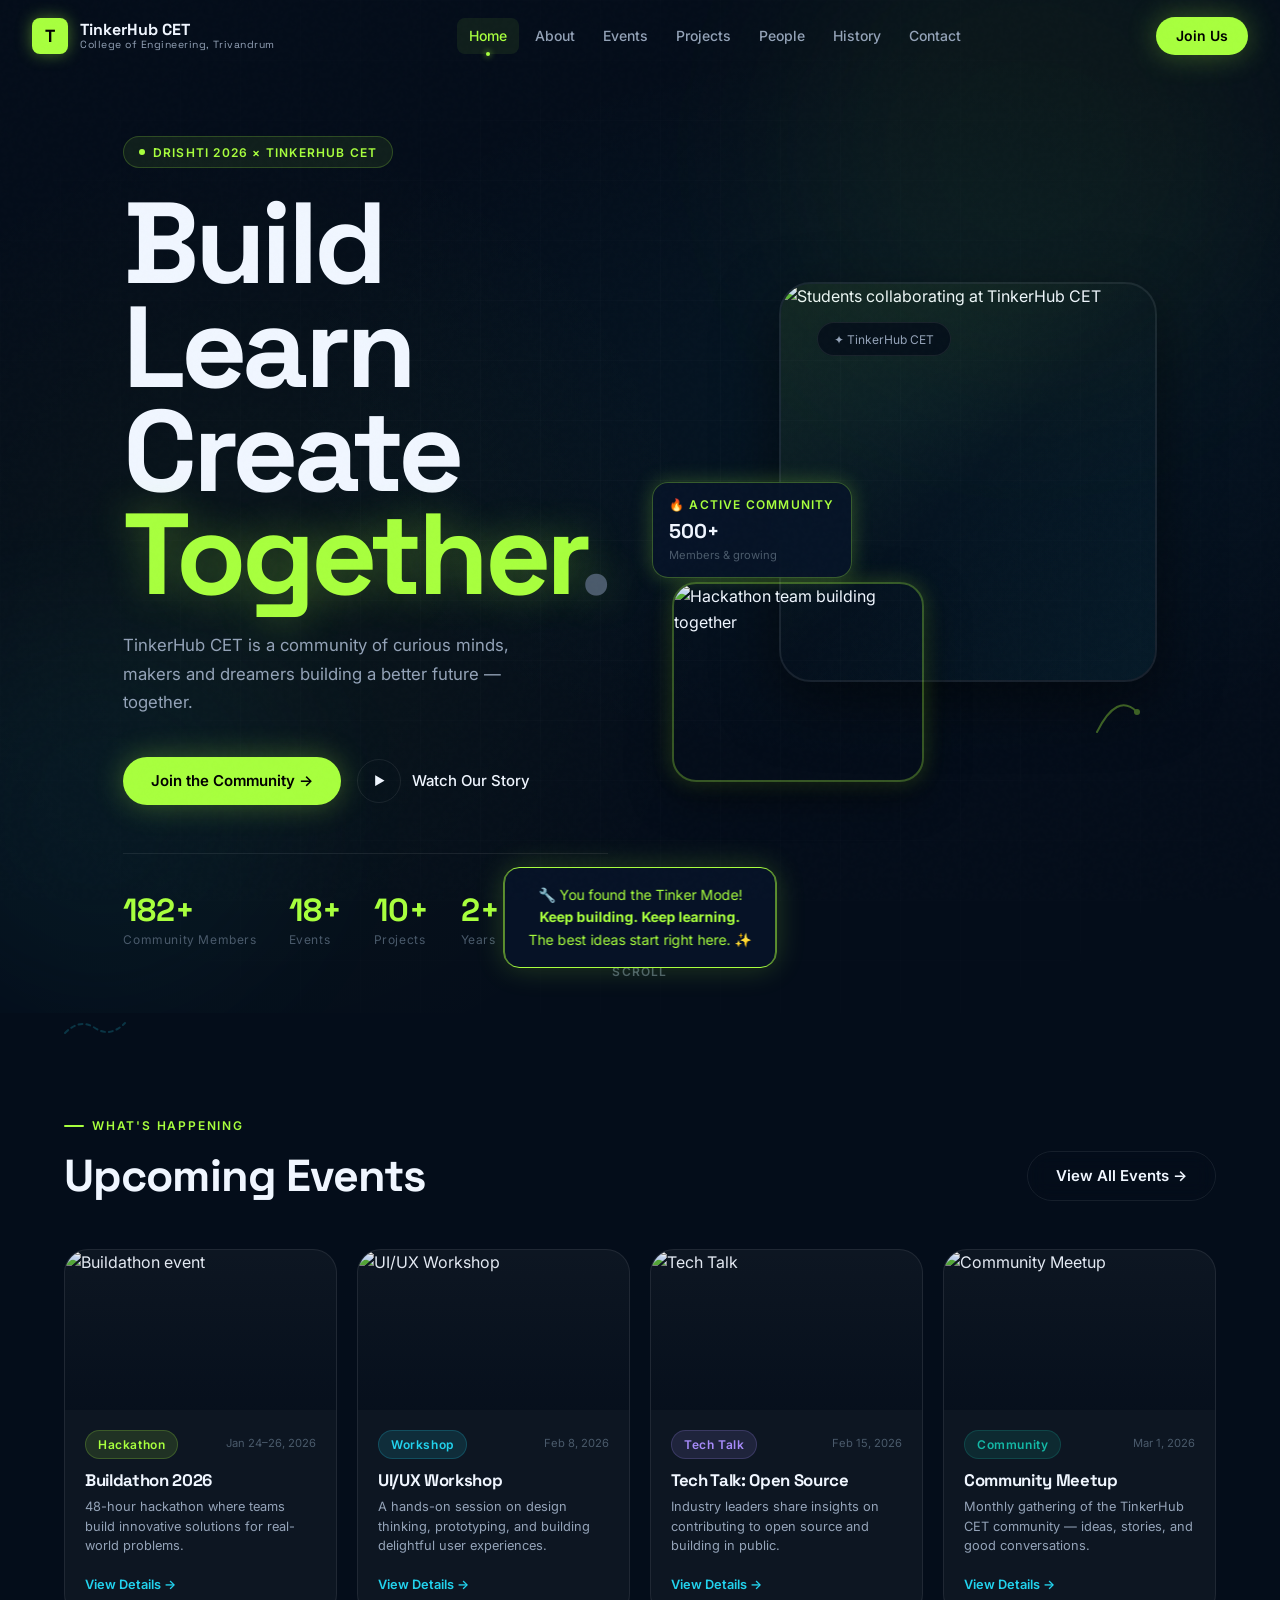
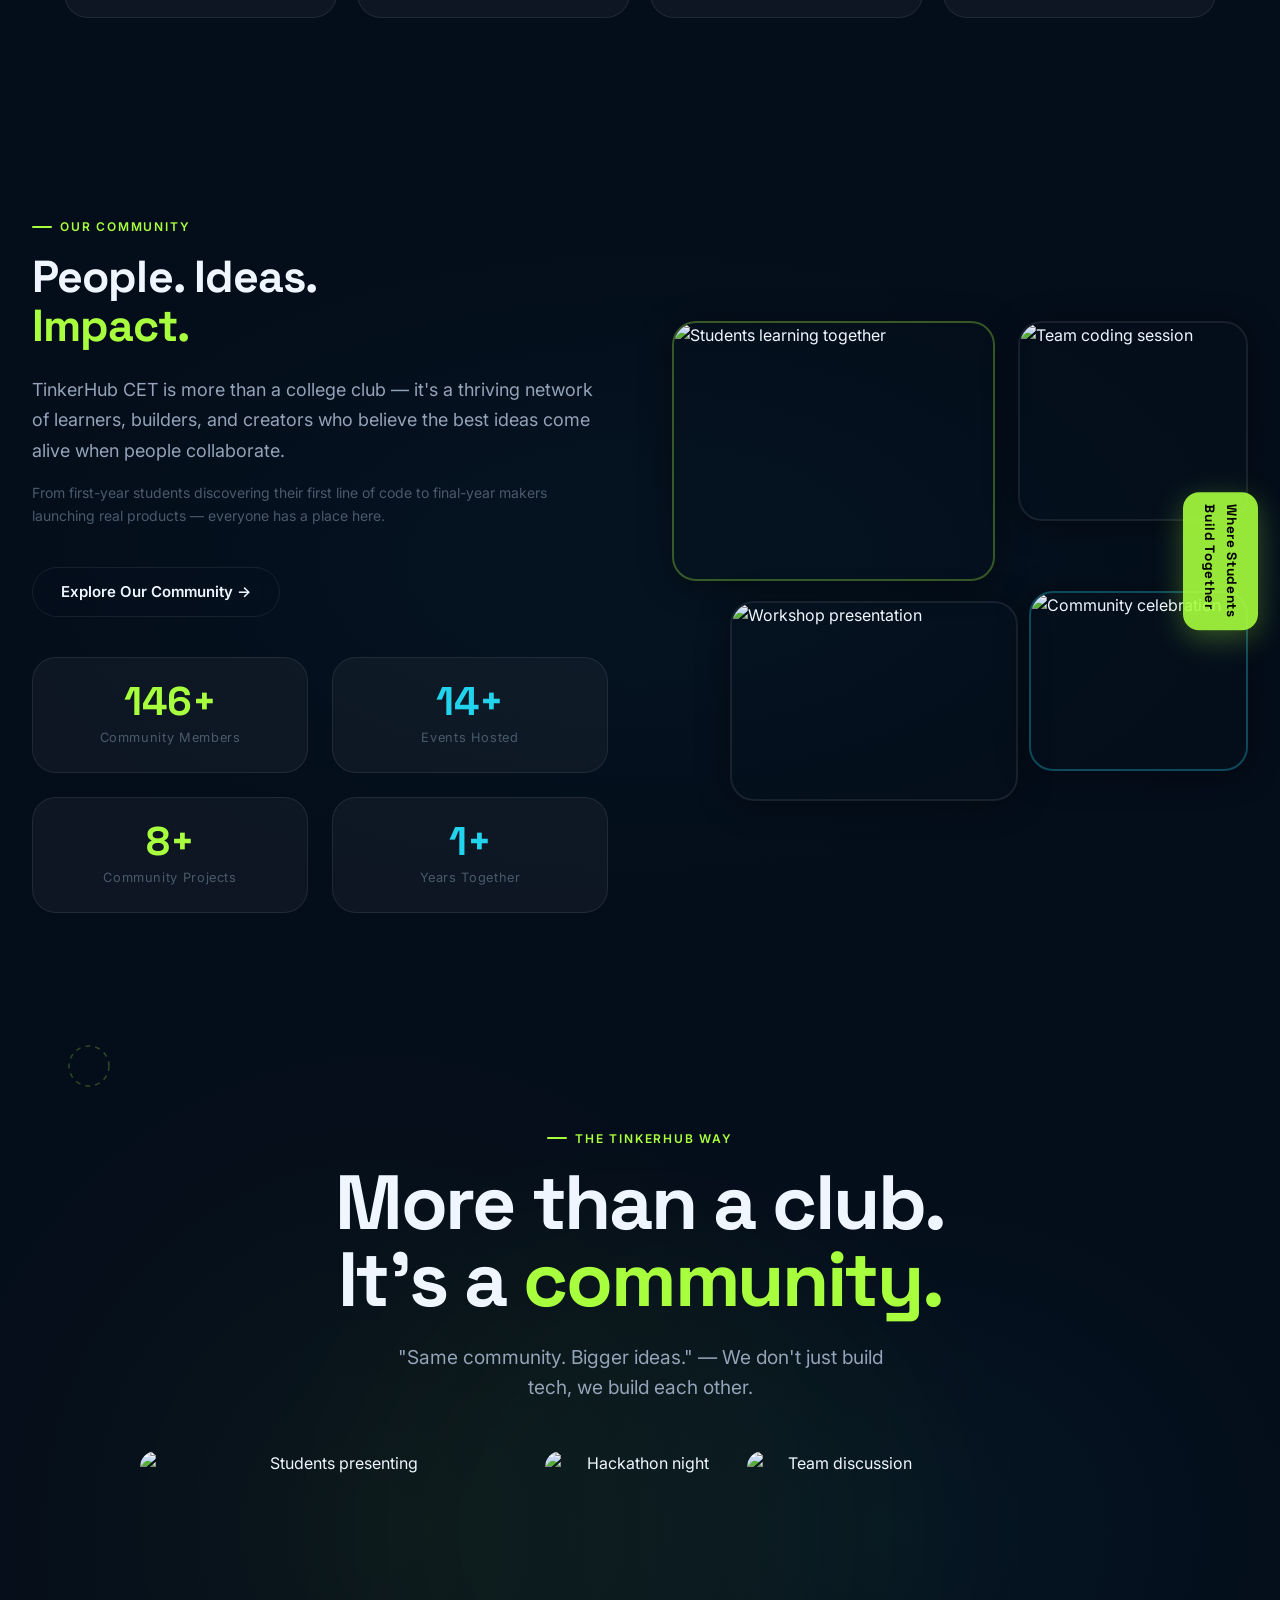
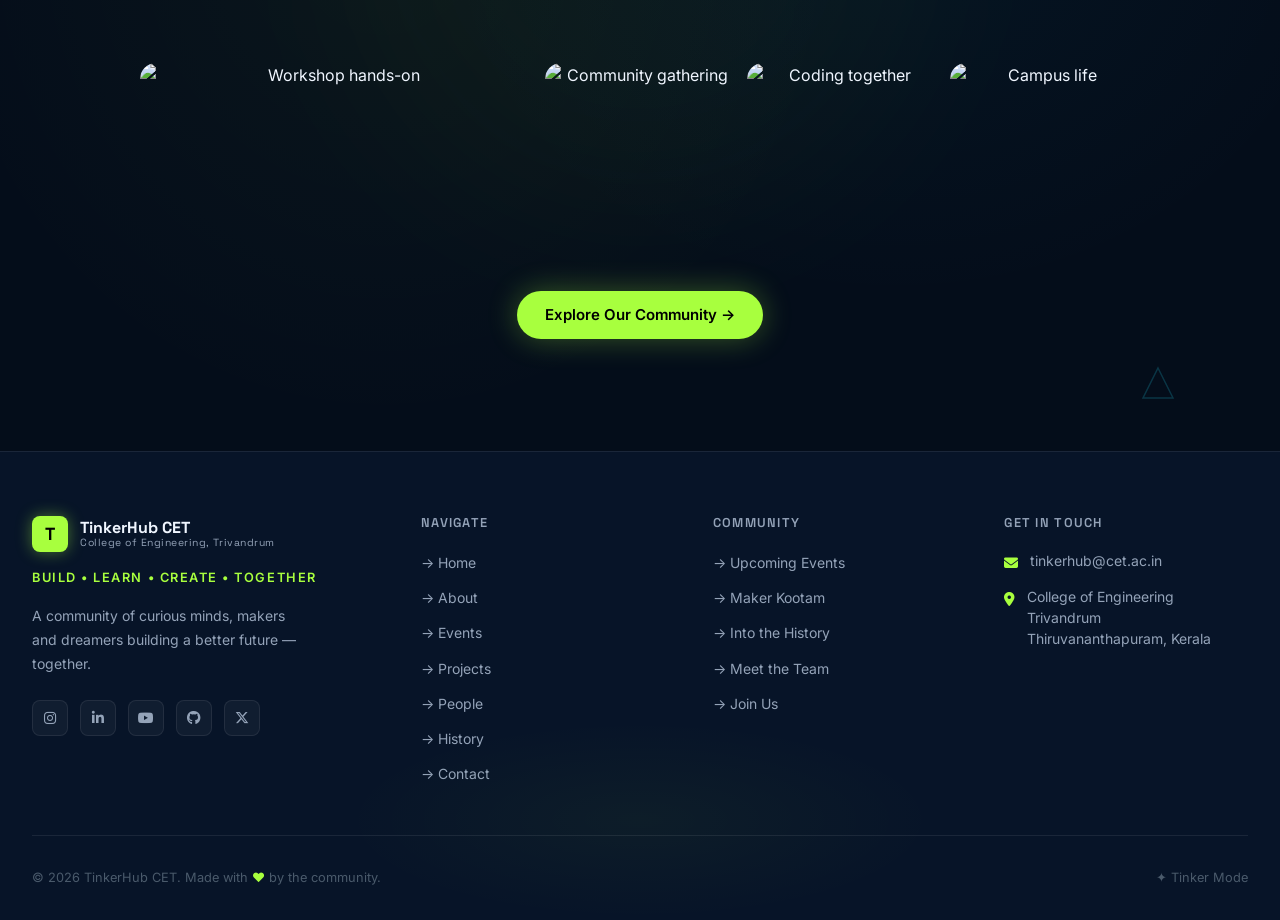
==== index.html @ 378d91c1 "feat: complete TinkerHub CET website redesign - Drishti 2026 - 7 fully built pages: Home, About, Eve" ====
<!DOCTYPE html>
<html lang="en">
<head>
  <meta charset="UTF-8" />
  <meta name="viewport" content="width=device-width, initial-scale=1.0" />
  <meta name="description" content="TinkerHub CET — A community of curious minds, makers and dreamers building a better future together." />
  <title>TinkerHub CET — Build · Learn · Create · Together</title>
  <link rel="stylesheet" href="css/base.css" />
  <link rel="stylesheet" href="css/nav.css" />
  <link rel="stylesheet" href="css/footer.css" />
  <link rel="stylesheet" href="css/home.css" />
  <!-- Icon library -->
  <link rel="stylesheet" href="https://cdnjs.cloudflare.com/ajax/libs/font-awesome/6.5.0/css/all.min.css" />
</head>
<body>

<!-- ╔═══════════════════════════════════╗
     ║           NAVBAR                 ║
     ╚═══════════════════════════════════╝ -->
<nav class="navbar" id="navbar">
  <div class="container">
    <a href="index.html" class="nav-logo">
      <div class="nav-logo-icon">T</div>
      <div class="nav-logo-text">
        TinkerHub CET
        <span>College of Engineering, Trivandrum</span>
      </div>
    </a>

    <ul class="nav-links">
      <li><a href="index.html"    class="active">Home</a></li>
      <li><a href="about.html">About</a></li>
      <li><a href="events.html">Events</a></li>
      <li><a href="projects.html">Projects</a></li>
      <li><a href="team.html">People</a></li>
      <li><a href="history.html">History</a></li>
      <li><a href="contact.html">Contact</a></li>
    </ul>

    <div class="nav-right">
      <a href="contact.html" class="btn btn-primary btn-sm">Join Us</a>
      <button class="hamburger" id="hamburger" aria-label="Open menu">
        <span></span><span></span><span></span>
      </button>
    </div>
  </div>
</nav>

<!-- Mobile Nav -->
<div class="mobile-nav" id="mobileNav">
  <a href="index.html"    class="active">Home</a>
  <a href="about.html">About</a>
  <a href="events.html">Events</a>
  <a href="projects.html">Projects</a>
  <a href="team.html">People</a>
  <a href="history.html">History</a>
  <a href="contact.html">Contact</a>
  <div class="mobile-nav-cta">
    <a href="contact.html" class="btn btn-primary">Join the Community →</a>
  </div>
</div>

<!-- ╔═══════════════════════════════════╗
     ║           HERO                   ║
     ╚═══════════════════════════════════╝ -->
<section class="hero">
  <div class="hero-bg-grid"></div>

  <!-- Gradient orbs -->
  <div class="gradient-orb orb-green"  style="width:500px;height:500px;top:-100px;right:0;opacity:0.6;"></div>
  <div class="gradient-orb orb-cyan"   style="width:400px;height:400px;bottom:0;left:-100px;opacity:0.5;"></div>

  <div class="container">
    <!-- LEFT -->
    <div class="hero-left">
      <div class="hero-label">
        <span class="hero-label-dot"></span>
        Drishti 2026 × TinkerHub CET
      </div>

      <h1 class="hero-heading reveal">
        <span class="line">Build</span>
        <span class="line">Learn</span>
        <span class="line">Create</span>
        <span class="line together">Together</span>
      </h1>

      <p class="hero-sub reveal reveal-delay-1">
        TinkerHub CET is a community of curious minds, makers and dreamers
        building a better future — together.
      </p>

      <div class="hero-cta reveal reveal-delay-2">
        <a href="contact.html" class="btn btn-primary">
          Join the Community →
        </a>
        <a href="about.html" class="btn-watch">
          <span class="watch-icon">▶</span>
          Watch Our Story
        </a>
      </div>

      <div class="hero-stats reveal reveal-delay-3">
        <div class="hero-stat-item">
          <div class="hero-stat-number"><span data-target="500" data-suffix="+">500+</span></div>
          <div class="hero-stat-label">Community Members</div>
        </div>
        <div class="hero-stat-item">
          <div class="hero-stat-number"><span data-target="50" data-suffix="+">50+</span></div>
          <div class="hero-stat-label">Events</div>
        </div>
        <div class="hero-stat-item">
          <div class="hero-stat-number"><span data-target="30" data-suffix="+">30+</span></div>
          <div class="hero-stat-label">Projects</div>
        </div>
        <div class="hero-stat-item">
          <div class="hero-stat-number"><span data-target="6" data-suffix="+">6+</span></div>
          <div class="hero-stat-label">Years</div>
        </div>
      </div>
    </div>

    <!-- RIGHT — Photo Collage -->
    <div class="hero-visual reveal-right">
      <div class="hero-photo-main">
        <!-- Main community photo placeholder -->
        <img src="https://images.unsplash.com/photo-1529390079861-591de354faf5?w=700&q=80" alt="Students collaborating at TinkerHub CET" />
        <div class="photo-overlay"></div>
      </div>

      <div class="hero-photo-secondary">
        <img src="https://images.unsplash.com/photo-1531482615713-2afd69097998?w=600&q=80" alt="Hackathon team building together" />
      </div>

      <!-- Floating card -->
      <div class="hero-float-card">
        <div class="label">🔥 Active Community</div>
        <div class="value">500+</div>
        <div class="sub">Members &amp; growing</div>
      </div>

      <!-- Doodle badges -->
      <div class="hero-badge-tinkerhub">✦ TinkerHub CET</div>

      <!-- SVG decorations -->
      <svg class="doodle doodle-float" style="bottom:60px;right:10px;width:60px;opacity:0.35;" viewBox="0 0 60 60" fill="none" xmlns="http://www.w3.org/2000/svg">
        <path d="M10 50 Q30 10 50 30" stroke="#A8FF3E" stroke-width="2" stroke-linecap="round" fill="none"/>
        <circle cx="50" cy="30" r="3" fill="#A8FF3E"/>
      </svg>
    </div>
  </div>

  <!-- Scroll hint -->
  <div class="hero-scroll">
    <div class="scroll-line"></div>
    <span class="label">Scroll</span>
  </div>
</section>

<!-- ╔═══════════════════════════════════╗
     ║       WHAT'S HAPPENING           ║
     ╚═══════════════════════════════════╝ -->
<section class="events-strip">
  <!-- Decorative scribble -->
  <svg class="doodle" style="top:0;left:60px;width:80px;opacity:0.2;" viewBox="0 0 80 30" fill="none">
    <path d="M5 20 Q20 5 35 15 Q50 25 65 10" stroke="#22D3EE" stroke-width="2" stroke-linecap="round" fill="none" stroke-dasharray="4 4"/>
  </svg>

  <div class="container">
    <div class="section-header">
      <div>
        <div class="section-label">What's Happening</div>
        <h2 class="display-md reveal">Upcoming Events</h2>
      </div>
      <a href="events.html" class="btn btn-secondary reveal">View All Events →</a>
    </div>

    <div class="event-cards-row">

      <!-- Card 1 -->
      <div class="event-card-home reveal reveal-delay-1">
        <div class="event-img">
          <img src="https://images.unsplash.com/photo-1540575467063-178a50c2df87?w=500&q=80" alt="Buildathon event" />
          <div class="event-img-overlay"></div>
        </div>
        <div class="event-card-body">
          <div class="event-card-meta">
            <span class="badge badge-green">Hackathon</span>
            <span class="event-date">Jan 24–26, 2026</span>
          </div>
          <h3 class="event-card-title">Buildathon 2026</h3>
          <p class="event-card-desc">48-hour hackathon where teams build innovative solutions for real-world problems.</p>
          <a href="events.html" class="event-card-link">View Details →</a>
        </div>
      </div>

      <!-- Card 2 -->
      <div class="event-card-home reveal reveal-delay-2">
        <div class="event-img">
          <img src="https://images.unsplash.com/photo-1581291518857-4e27b48ff24e?w=500&q=80" alt="UI/UX Workshop" />
          <div class="event-img-overlay"></div>
        </div>
        <div class="event-card-body">
          <div class="event-card-meta">
            <span class="badge badge-cyan">Workshop</span>
            <span class="event-date">Feb 8, 2026</span>
          </div>
          <h3 class="event-card-title">UI/UX Workshop</h3>
          <p class="event-card-desc">A hands-on session on design thinking, prototyping, and building delightful user experiences.</p>
          <a href="events.html" class="event-card-link">View Details →</a>
        </div>
      </div>

      <!-- Card 3 -->
      <div class="event-card-home reveal reveal-delay-3">
        <div class="event-img">
          <img src="https://images.unsplash.com/photo-1591115765373-5207764f72e7?w=500&q=80" alt="Tech Talk" />
          <div class="event-img-overlay"></div>
        </div>
        <div class="event-card-body">
          <div class="event-card-meta">
            <span class="badge badge-purple">Tech Talk</span>
            <span class="event-date">Feb 15, 2026</span>
          </div>
          <h3 class="event-card-title">Tech Talk: Open Source</h3>
          <p class="event-card-desc">Industry leaders share insights on contributing to open source and building in public.</p>
          <a href="events.html" class="event-card-link">View Details →</a>
        </div>
      </div>

      <!-- Card 4 -->
      <div class="event-card-home reveal reveal-delay-4">
        <div class="event-img">
          <img src="https://images.unsplash.com/photo-1515187029135-18ee286d815b?w=500&q=80" alt="Community Meetup" />
          <div class="event-img-overlay"></div>
        </div>
        <div class="event-card-body">
          <div class="event-card-meta">
            <span class="badge badge-teal">Community</span>
            <span class="event-date">Mar 1, 2026</span>
          </div>
          <h3 class="event-card-title">Community Meetup</h3>
          <p class="event-card-desc">Monthly gathering of the TinkerHub CET community — ideas, stories, and good conversations.</p>
          <a href="events.html" class="event-card-link">View Details →</a>
        </div>
      </div>

    </div>
  </div>
</section>

<!-- ╔═══════════════════════════════════╗
     ║        OUR COMMUNITY             ║
     ╚═══════════════════════════════════╝ -->
<section class="community-section">
  <div class="community-inner">

    <!-- LEFT — Text + Stats -->
    <div class="reveal-left">
      <div class="section-label">Our Community</div>
      <h2 class="display-md" style="margin-bottom:1.5rem;">
        People. Ideas.<br/><span class="highlight">Impact.</span>
      </h2>
      <p class="body-lg" style="color:var(--text-secondary);margin-bottom:1rem;">
        TinkerHub CET is more than a college club — it's a thriving network of learners,
        builders, and creators who believe the best ideas come alive when people collaborate.
      </p>
      <p style="color:var(--text-muted);font-size:0.875rem;margin-bottom:2.5rem;">
        From first-year students discovering their first line of code to final-year makers
        launching real products — everyone has a place here.
      </p>
      <a href="about.html" class="btn btn-secondary">Explore Our Community →</a>

      <div class="community-stats">
        <div class="stat-card">
          <div class="stat-number green">
            <span data-target="500" data-suffix="+">500+</span>
          </div>
          <div class="stat-label">Community Members</div>
        </div>
        <div class="stat-card">
          <div class="stat-number cyan">
            <span data-target="50" data-suffix="+">50+</span>
          </div>
          <div class="stat-label">Events Hosted</div>
        </div>
        <div class="stat-card">
          <div class="stat-number green">
            <span data-target="30" data-suffix="+">30+</span>
          </div>
          <div class="stat-label">Community Projects</div>
        </div>
        <div class="stat-card">
          <div class="stat-number cyan">
            <span data-target="6" data-suffix="+">6+</span>
          </div>
          <div class="stat-label">Years Together</div>
        </div>
      </div>
    </div>

    <!-- RIGHT — Photo Collage -->
    <div class="community-visual reveal-right">
      <div class="collage-photo collage-photo-1">
        <img src="https://images.unsplash.com/photo-1522202176988-66273c2fd55f?w=600&q=80" alt="Students learning together" />
      </div>
      <div class="collage-photo collage-photo-2">
        <img src="https://images.unsplash.com/photo-1519389950473-47ba0277781c?w=400&q=80" alt="Team coding session" />
      </div>
      <div class="collage-photo collage-photo-3">
        <img src="https://images.unsplash.com/photo-1517245386807-bb43f82c33c4?w=500&q=80" alt="Workshop presentation" />
      </div>
      <div class="collage-photo collage-photo-4">
        <img src="https://images.unsplash.com/photo-1552664730-d307ca884978?w=400&q=80" alt="Community celebration" />
      </div>
      <div class="collage-quote">
        Where Students<br/>Build Together
      </div>
    </div>

  </div>
</section>

<!-- ╔═══════════════════════════════════╗
     ║       MORE THAN A CLUB           ║
     ╚═══════════════════════════════════╝ -->
<section class="more-than-club">
  <div class="gradient-orb orb-green"  style="width:600px;height:600px;top:50%;left:50%;transform:translate(-50%,-50%);opacity:0.4;"></div>

  <!-- Doodles -->
  <svg class="doodle" style="top:2rem;left:5%;width:50px;opacity:0.25;" viewBox="0 0 50 50">
    <circle cx="25" cy="25" r="20" fill="none" stroke="#A8FF3E" stroke-width="1.5" stroke-dasharray="5 5"/>
  </svg>
  <svg class="doodle doodle-float" style="bottom:3rem;right:8%;width:40px;opacity:0.2;" viewBox="0 0 40 40">
    <polygon points="20,5 35,35 5,35" fill="none" stroke="#22D3EE" stroke-width="1.5"/>
  </svg>

  <div class="container" style="position:relative;z-index:1;">
    <p class="section-label" style="justify-content:center;margin-bottom:1rem;">The TinkerHub Way</p>
    <h2 class="more-heading reveal">
      More than a club.<br/>
      It's a <span class="highlight">community.</span>
    </h2>
    <p class="more-sub reveal reveal-delay-1">
      "Same community. Bigger ideas." — We don't just build tech, we build each other.
    </p>

    <!-- Photo grid -->
    <div class="club-photos reveal reveal-delay-2">
      <div class="club-photo">
        <img src="https://images.unsplash.com/photo-1523580494863-6f3031224c94?w=500&q=80" alt="Students presenting" />
      </div>
      <div class="club-photo">
        <img src="https://images.unsplash.com/photo-1558403194-611308249627?w=500&q=80" alt="Hackathon night" />
      </div>
      <div class="club-photo">
        <img src="https://images.unsplash.com/photo-1531482615713-2afd69097998?w=500&q=80" alt="Team discussion" />
      </div>
      <div class="club-photo">
        <img src="https://images.unsplash.com/photo-1528901166007-3784c7dd3653?w=500&q=80" alt="Workshop hands-on" />
      </div>
      <div class="club-photo">
        <img src="https://images.unsplash.com/photo-1515187029135-18ee286d815b?w=500&q=80" alt="Community gathering" />
      </div>
      <div class="club-photo">
        <img src="https://images.unsplash.com/photo-1600880292203-757bb62b4baf?w=500&q=80" alt="Coding together" />
      </div>
      <div class="club-photo">
        <img src="https://images.unsplash.com/photo-1543269865-cbf427effbad?w=500&q=80" alt="Campus life" />
      </div>
    </div>

    <a href="about.html" class="btn btn-primary reveal" style="margin-top:0;">
      Explore Our Community →
    </a>
  </div>
</section>

<!-- ╔═══════════════════════════════════╗
     ║           FOOTER                 ║
     ╚═══════════════════════════════════╝ -->
<footer class="footer">
  <div class="footer-inner">
    <div class="footer-top">

      <!-- Brand -->
      <div class="footer-brand">
        <a href="index.html" class="nav-logo">
          <div class="nav-logo-icon">T</div>
          <div class="nav-logo-text">
            TinkerHub CET
            <span>College of Engineering, Trivandrum</span>
          </div>
        </a>
        <div class="footer-tagline">Build • Learn • Create • Together</div>
        <p class="footer-desc">
          A community of curious minds, makers and dreamers building
          a better future — together.
        </p>
        <div class="footer-socials">
          <a href="#" class="social-icon" aria-label="Instagram"><i class="fab fa-instagram"></i></a>
          <a href="#" class="social-icon" aria-label="LinkedIn"><i class="fab fa-linkedin-in"></i></a>
          <a href="#" class="social-icon" aria-label="YouTube"><i class="fab fa-youtube"></i></a>
          <a href="#" class="social-icon" aria-label="GitHub"><i class="fab fa-github"></i></a>
          <a href="#" class="social-icon" aria-label="Twitter/X"><i class="fab fa-x-twitter"></i></a>
        </div>
      </div>

      <!-- Nav col -->
      <div class="footer-col">
        <h4>Navigate</h4>
        <ul>
          <li><a href="index.html">→ Home</a></li>
          <li><a href="about.html">→ About</a></li>
          <li><a href="events.html">→ Events</a></li>
          <li><a href="projects.html">→ Projects</a></li>
          <li><a href="team.html">→ People</a></li>
          <li><a href="history.html">→ History</a></li>
          <li><a href="contact.html">→ Contact</a></li>
        </ul>
      </div>

      <!-- Community col -->
      <div class="footer-col">
        <h4>Community</h4>
        <ul>
          <li><a href="events.html">→ Upcoming Events</a></li>
          <li><a href="projects.html">→ Maker Kootam</a></li>
          <li><a href="history.html">→ Into the History</a></li>
          <li><a href="team.html">→ Meet the Team</a></li>
          <li><a href="contact.html">→ Join Us</a></li>
        </ul>
      </div>

      <!-- Contact col -->
      <div class="footer-col">
        <h4>Get in Touch</h4>
        <div class="footer-contact-item">
          <span class="footer-contact-icon"><i class="fas fa-envelope"></i></span>
          <a href="mailto:tinkerhub@cet.ac.in">tinkerhub@cet.ac.in</a>
        </div>
        <div class="footer-contact-item">
          <span class="footer-contact-icon"><i class="fas fa-map-marker-alt"></i></span>
          <p>College of Engineering Trivandrum<br/>Thiruvananthapuram, Kerala</p>
        </div>
      </div>

    </div>

    <div class="footer-bottom">
      <p>© 2026 TinkerHub CET. Made with <span>♥</span> by the community.</p>
      <p id="easterEgg" class="footer-easter" title="Click for a surprise ✨">✦ Tinker Mode</p>
    </div>
  </div>
</footer>

<!-- Easter egg toast -->
<div class="easter-toast" id="easterToast">
  🔧 You found the Tinker Mode!<br/>
  <strong>Keep building. Keep learning.</strong><br/>
  The best ideas start right here. ✨
</div>

<script src="js/main.js"></script>
</body>
</html>
---- css/base.css ----
@import url('https://fonts.googleapis.com/css2?family=Space+Grotesk:wght@300;400;500;600;700&family=Inter:wght@300;400;500;600;700&display=swap');

/* ============================================================
   CSS CUSTOM PROPERTIES — DESIGN TOKENS
   ============================================================ */
:root {
  /* Backgrounds */
  --bg-primary:   #040D1A;
  --bg-secondary: #071428;
  --bg-tertiary:  #0A1A35;
  --bg-card:      rgba(255, 255, 255, 0.04);
  --bg-card-hover:rgba(255, 255, 255, 0.08);
  --bg-glass:     rgba(7, 20, 40, 0.6);

  /* Accents */
  --accent-green:  #A8FF3E;
  --accent-cyan:   #22D3EE;
  --accent-blue:   #3B82F6;
  --accent-purple: #A78BFA;
  --accent-teal:   #14B8A6;

  /* Text */
  --text-primary:   #F0F6FF;
  --text-secondary: #94A3B8;
  --text-muted:     #4A5A6B;

  /* Borders */
  --border:         rgba(255, 255, 255, 0.08);
  --border-accent:  rgba(168, 255, 62, 0.3);
  --border-cyan:    rgba(34, 211, 238, 0.3);

  /* Shadows */
  --glow-green:  0 0 20px rgba(168, 255, 62,  0.25);
  --glow-cyan:   0 0 20px rgba(34,  211, 238, 0.25);
  --glow-blue:   0 0 20px rgba(59,  130, 246, 0.25);
  --shadow-card: 0 4px 32px rgba(0, 0, 0, 0.4);

  /* Fonts */
  --font-heading: 'Space Grotesk', sans-serif;
  --font-body:    'Inter', sans-serif;

  /* Spacing */
  --section-padding: 6rem 2rem;
  --max-width: 1280px;
  --nav-height: 72px;

  /* Radius */
  --radius-sm:  8px;
  --radius-md:  16px;
  --radius-lg:  24px;
  --radius-xl:  32px;

  /* Transitions */
  --transition: all 0.3s cubic-bezier(0.4, 0, 0.2, 1);
  --transition-slow: all 0.6s cubic-bezier(0.4, 0, 0.2, 1);
}

/* ============================================================
   RESET & BASE
   ============================================================ */
*, *::before, *::after {
  box-sizing: border-box;
  margin: 0;
  padding: 0;
}

html {
  scroll-behavior: smooth;
  font-size: 16px;
}

body {
  background-color: var(--bg-primary);
  color: var(--text-primary);
  font-family: var(--font-body);
  line-height: 1.6;
  overflow-x: hidden;
  -webkit-font-smoothing: antialiased;
  -moz-osx-font-smoothing: grayscale;
}

/* Subtle noise texture overlay */
body::before {
  content: '';
  position: fixed;
  inset: 0;
  background-image: url("data:image/svg+xml,%3Csvg viewBox='0 0 200 200' xmlns='http://www.w3.org/2000/svg'%3E%3Cfilter id='noise'%3E%3CfeTurbulence type='fractalNoise' baseFrequency='0.9' numOctaves='4' stitchTiles='stitch'/%3E%3C/filter%3E%3Crect width='100%25' height='100%25' filter='url(%23noise)' opacity='0.03'/%3E%3C/svg%3E");
  pointer-events: none;
  z-index: 9999;
  opacity: 0.4;
}

img, video { display: block; max-width: 100%; }
a { text-decoration: none; color: inherit; }
ul, ol { list-style: none; }
button { border: none; cursor: pointer; font-family: inherit; }
input, textarea, select { font-family: inherit; }

/* ============================================================
   TYPOGRAPHY
   ============================================================ */
h1, h2, h3, h4, h5, h6 {
  font-family: var(--font-heading);
  font-weight: 700;
  line-height: 1.1;
  letter-spacing: -0.02em;
}

.display-xl {
  font-size: clamp(3.5rem, 8vw, 7rem);
  font-weight: 700;
  line-height: 0.95;
  letter-spacing: -0.03em;
}

.display-lg {
  font-size: clamp(2.5rem, 5vw, 4.5rem);
  font-weight: 700;
  line-height: 1;
  letter-spacing: -0.025em;
}

.display-md {
  font-size: clamp(1.8rem, 3.5vw, 3rem);
  font-weight: 700;
  letter-spacing: -0.02em;
}

.heading-lg {
  font-size: clamp(1.4rem, 2.5vw, 2rem);
  font-weight: 600;
}

.heading-md {
  font-size: clamp(1.1rem, 2vw, 1.4rem);
  font-weight: 600;
}

.body-lg  { font-size: 1.125rem; line-height: 1.7; }
.body-md  { font-size: 1rem;     line-height: 1.7; }
.body-sm  { font-size: 0.875rem; line-height: 1.6; }
.label    { font-size: 0.75rem;  letter-spacing: 0.1em; text-transform: uppercase; font-weight: 600; }

/* Accent highlight */
.highlight {
  color: var(--accent-green);
}
.highlight-cyan   { color: var(--accent-cyan);   }
.highlight-purple { color: var(--accent-purple);  }

/* ============================================================
   LAYOUT UTILITIES
   ============================================================ */
.container {
  max-width: var(--max-width);
  margin-inline: auto;
  padding-inline: 2rem;
}

.section {
  padding: var(--section-padding);
}

.section-header {
  margin-bottom: 4rem;
}

.section-label {
  display: inline-flex;
  align-items: center;
  gap: 0.5rem;
  color: var(--accent-green);
  font-size: 0.75rem;
  letter-spacing: 0.15em;
  text-transform: uppercase;
  font-weight: 600;
  margin-bottom: 1rem;
}

.section-label::before {
  content: '';
  width: 20px;
  height: 2px;
  background: var(--accent-green);
  border-radius: 2px;
}

.flex       { display: flex; }
.flex-col   { flex-direction: column; }
.items-center { align-items: center; }
.justify-between { justify-content: space-between; }
.gap-1 { gap: 0.5rem; }
.gap-2 { gap: 1rem; }
.gap-3 { gap: 1.5rem; }
.gap-4 { gap: 2rem; }

.grid-2 { display: grid; grid-template-columns: 1fr 1fr; gap: 1.5rem; }
.grid-3 { display: grid; grid-template-columns: repeat(3, 1fr); gap: 1.5rem; }
.grid-4 { display: grid; grid-template-columns: repeat(4, 1fr); gap: 1.5rem; }

.text-center { text-align: center; }

/* ============================================================
   BUTTONS
   ============================================================ */
.btn {
  display: inline-flex;
  align-items: center;
  gap: 0.5rem;
  padding: 0.75rem 1.75rem;
  border-radius: 100px;
  font-size: 0.9375rem;
  font-weight: 600;
  transition: var(--transition);
  white-space: nowrap;
  cursor: pointer;
}

.btn-primary {
  background: var(--accent-green);
  color: #000;
  box-shadow: 0 0 30px rgba(168, 255, 62, 0.3);
}
.btn-primary:hover {
  background: #c4ff6b;
  box-shadow: 0 0 40px rgba(168, 255, 62, 0.5);
  transform: translateY(-2px);
}

.btn-secondary {
  background: transparent;
  color: var(--text-primary);
  border: 1px solid var(--border);
  backdrop-filter: blur(10px);
}
.btn-secondary:hover {
  border-color: var(--accent-green);
  color: var(--accent-green);
  transform: translateY(-2px);
}

.btn-ghost {
  background: transparent;
  color: var(--accent-cyan);
  padding: 0.5rem 0;
  border-radius: 0;
  position: relative;
}
.btn-ghost::after {
  content: '';
  position: absolute;
  bottom: 0;
  left: 0;
  width: 0;
  height: 1px;
  background: var(--accent-cyan);
  transition: var(--transition);
}
.btn-ghost:hover::after { width: 100%; }

.btn-sm {
  padding: 0.5rem 1.25rem;
  font-size: 0.875rem;
}

/* ============================================================
   CARDS
   ============================================================ */
.card {
  background: var(--bg-card);
  border: 1px solid var(--border);
  border-radius: var(--radius-lg);
  padding: 1.5rem;
  transition: var(--transition);
  backdrop-filter: blur(12px);
}
.card:hover {
  background: var(--bg-card-hover);
  border-color: var(--border-accent);
  box-shadow: var(--glow-green), var(--shadow-card);
  transform: translateY(-4px);
}

/* ============================================================
   BADGES / CHIPS
   ============================================================ */
.badge {
  display: inline-flex;
  align-items: center;
  padding: 0.25rem 0.75rem;
  border-radius: 100px;
  font-size: 0.75rem;
  font-weight: 600;
  letter-spacing: 0.05em;
}
.badge-green  { background: rgba(168, 255, 62,  0.12); color: var(--accent-green);  border: 1px solid rgba(168, 255, 62,  0.2); }
.badge-cyan   { background: rgba(34,  211, 238, 0.12); color: var(--accent-cyan);   border: 1px solid rgba(34,  211, 238, 0.2); }
.badge-blue   { background: rgba(59,  130, 246, 0.12); color: var(--accent-blue);   border: 1px solid rgba(59,  130, 246, 0.2); }
.badge-purple { background: rgba(167, 139, 250, 0.12); color: var(--accent-purple); border: 1px solid rgba(167, 139, 250, 0.2); }
.badge-teal   { background: rgba(20,  184, 166, 0.12); color: var(--accent-teal);   border: 1px solid rgba(20,  184, 166, 0.2); }

/* ============================================================
   DIVIDERS
   ============================================================ */
.divider {
  width: 100%;
  height: 1px;
  background: linear-gradient(90deg, transparent, var(--border), transparent);
  margin: 4rem 0;
}

/* ============================================================
   SCROLL REVEAL ANIMATIONS
   ============================================================ */
.reveal {
  opacity: 0;
  transform: translateY(30px);
  transition: opacity 0.7s ease, transform 0.7s ease;
}
.reveal.visible {
  opacity: 1;
  transform: translateY(0);
}
.reveal-left {
  opacity: 0;
  transform: translateX(-40px);
  transition: opacity 0.7s ease, transform 0.7s ease;
}
.reveal-left.visible {
  opacity: 1;
  transform: translateX(0);
}
.reveal-right {
  opacity: 0;
  transform: translateX(40px);
  transition: opacity 0.7s ease, transform 0.7s ease;
}
.reveal-right.visible {
  opacity: 1;
  transform: translateX(0);
}
.reveal-delay-1 { transition-delay: 0.1s; }
.reveal-delay-2 { transition-delay: 0.2s; }
.reveal-delay-3 { transition-delay: 0.3s; }
.reveal-delay-4 { transition-delay: 0.4s; }
.reveal-delay-5 { transition-delay: 0.5s; }

/* ============================================================
   GRADIENT BACKGROUNDS
   ============================================================ */
.gradient-orb {
  position: absolute;
  border-radius: 50%;
  filter: blur(80px);
  pointer-events: none;
  z-index: 0;
}
.orb-green  { background: rgba(168, 255, 62,  0.08); }
.orb-cyan   { background: rgba(34,  211, 238, 0.08); }
.orb-blue   { background: rgba(59,  130, 246, 0.08); }
.orb-purple { background: rgba(167, 139, 250, 0.08); }

/* ============================================================
   DOODLES / DECORATIVE SVGs
   ============================================================ */
.doodle {
  position: absolute;
  pointer-events: none;
  opacity: 0.4;
}
.doodle-float {
  animation: float 6s ease-in-out infinite;
}
@keyframes float {
  0%, 100% { transform: translateY(0) rotate(0deg); }
  50%       { transform: translateY(-12px) rotate(3deg); }
}
@keyframes float-reverse {
  0%, 100% { transform: translateY(0) rotate(0deg); }
  50%       { transform: translateY(10px) rotate(-3deg); }
}
@keyframes spin-slow {
  from { transform: rotate(0deg); }
  to   { transform: rotate(360deg); }
}
@keyframes pulse-glow {
  0%, 100% { box-shadow: 0 0 10px rgba(168, 255, 62, 0.3); }
  50%       { box-shadow: 0 0 30px rgba(168, 255, 62, 0.6); }
}
@keyframes blink {
  0%, 100% { opacity: 1; }
  50%       { opacity: 0.3; }
}
@keyframes slide-in-left {
  from { opacity: 0; transform: translateX(-60px); }
  to   { opacity: 1; transform: translateX(0); }
}
@keyframes count-up { from { opacity: 0; } to { opacity: 1; } }

/* ============================================================
   SCROLLBAR
   ============================================================ */
::-webkit-scrollbar { width: 6px; }
::-webkit-scrollbar-track { background: var(--bg-primary); }
::-webkit-scrollbar-thumb { background: var(--border); border-radius: 3px; }
::-webkit-scrollbar-thumb:hover { background: var(--accent-green); }

/* ============================================================
   SELECTION
   ============================================================ */
::selection { background: rgba(168, 255, 62, 0.2); color: var(--accent-green); }

/* ============================================================
   RESPONSIVE BREAKPOINTS
   ============================================================ */
@media (max-width: 1024px) {
  .grid-4 { grid-template-columns: repeat(2, 1fr); }
  .grid-3 { grid-template-columns: repeat(2, 1fr); }
}
@media (max-width: 768px) {
  :root { --section-padding: 4rem 1.25rem; }
  .grid-4, .grid-3, .grid-2 { grid-template-columns: 1fr; }
  .container { padding-inline: 1.25rem; }
}
---- css/nav.css ----
/* ============================================================
   NAVBAR
   ============================================================ */
.navbar {
  position: fixed;
  top: 0;
  left: 0;
  right: 0;
  z-index: 1000;
  height: var(--nav-height);
  display: flex;
  align-items: center;
  transition: var(--transition);
}

.navbar.scrolled {
  background: rgba(4, 13, 26, 0.85);
  backdrop-filter: blur(20px);
  -webkit-backdrop-filter: blur(20px);
  border-bottom: 1px solid var(--border);
  box-shadow: 0 4px 30px rgba(0, 0, 0, 0.3);
}

.navbar .container {
  display: flex;
  align-items: center;
  justify-content: space-between;
  gap: 2rem;
  width: 100%;
}

/* Logo */
.nav-logo {
  display: flex;
  align-items: center;
  gap: 0.75rem;
  text-decoration: none;
  flex-shrink: 0;
}

.nav-logo-icon {
  width: 36px;
  height: 36px;
  background: var(--accent-green);
  border-radius: 8px;
  display: flex;
  align-items: center;
  justify-content: center;
  color: #000;
  font-family: var(--font-heading);
  font-weight: 800;
  font-size: 1.1rem;
  box-shadow: 0 0 16px rgba(168, 255, 62, 0.4);
}

.nav-logo-text {
  font-family: var(--font-heading);
  font-weight: 700;
  font-size: 1rem;
  color: var(--text-primary);
  line-height: 1.2;
}

.nav-logo-text span {
  display: block;
  font-size: 0.65rem;
  font-weight: 400;
  color: var(--text-secondary);
  letter-spacing: 0.05em;
}

/* Nav links */
.nav-links {
  display: flex;
  align-items: center;
  gap: 0.25rem;
  list-style: none;
}

.nav-links a {
  display: block;
  padding: 0.4rem 0.75rem;
  border-radius: 8px;
  font-size: 0.875rem;
  font-weight: 500;
  color: var(--text-secondary);
  transition: var(--transition);
  position: relative;
  white-space: nowrap;
}

.nav-links a:hover {
  color: var(--text-primary);
  background: rgba(255, 255, 255, 0.05);
}

.nav-links a.active {
  color: var(--accent-green);
  background: rgba(168, 255, 62, 0.08);
}

.nav-links a.active::after {
  content: '';
  position: absolute;
  bottom: -2px;
  left: 50%;
  transform: translateX(-50%);
  width: 4px;
  height: 4px;
  border-radius: 50%;
  background: var(--accent-green);
  box-shadow: 0 0 6px var(--accent-green);
}

/* Nav right */
.nav-right {
  display: flex;
  align-items: center;
  gap: 1rem;
  flex-shrink: 0;
}

/* Hamburger */
.hamburger {
  display: none;
  flex-direction: column;
  gap: 5px;
  padding: 0.5rem;
  cursor: pointer;
  background: none;
  border: none;
}

.hamburger span {
  display: block;
  width: 22px;
  height: 2px;
  background: var(--text-primary);
  border-radius: 2px;
  transition: var(--transition);
  transform-origin: center;
}

.hamburger.active span:nth-child(1) {
  transform: translateY(7px) rotate(45deg);
}
.hamburger.active span:nth-child(2) {
  opacity: 0;
  transform: scaleX(0);
}
.hamburger.active span:nth-child(3) {
  transform: translateY(-7px) rotate(-45deg);
}

/* Mobile nav drawer */
.mobile-nav {
  position: fixed;
  top: var(--nav-height);
  left: 0;
  right: 0;
  bottom: 0;
  background: rgba(4, 13, 26, 0.98);
  backdrop-filter: blur(20px);
  z-index: 999;
  padding: 2rem 1.5rem;
  transform: translateX(100%);
  transition: transform 0.35s cubic-bezier(0.4, 0, 0.2, 1);
  overflow-y: auto;
  display: flex;
  flex-direction: column;
  gap: 0.5rem;
}

.mobile-nav.open {
  transform: translateX(0);
}

.mobile-nav a {
  display: flex;
  align-items: center;
  justify-content: space-between;
  padding: 1rem 0;
  font-family: var(--font-heading);
  font-size: 1.5rem;
  font-weight: 600;
  color: var(--text-primary);
  border-bottom: 1px solid var(--border);
  transition: var(--transition);
}

.mobile-nav a:hover,
.mobile-nav a.active {
  color: var(--accent-green);
  padding-left: 0.5rem;
}

.mobile-nav a::after {
  content: '→';
  font-size: 1rem;
  color: var(--text-muted);
  transition: var(--transition);
}

.mobile-nav a:hover::after,
.mobile-nav a.active::after {
  color: var(--accent-green);
  transform: translateX(4px);
}

.mobile-nav-cta {
  margin-top: 2rem;
}

.mobile-nav-cta .btn {
  width: 100%;
  justify-content: center;
}

/* ============================================================
   RESPONSIVE
   ============================================================ */
@media (max-width: 900px) {
  .nav-links { display: none; }
  .hamburger { display: flex; }
}

@media (max-width: 480px) {
  .nav-right .btn { display: none; }
}
---- css/footer.css ----
/* ============================================================
   FOOTER
   ============================================================ */
.footer {
  background: var(--bg-secondary);
  border-top: 1px solid var(--border);
  padding: 4rem 2rem 2rem;
  position: relative;
  overflow: hidden;
}

.footer::before {
  content: '';
  position: absolute;
  bottom: 0;
  left: 50%;
  transform: translateX(-50%);
  width: 600px;
  height: 200px;
  background: radial-gradient(ellipse, rgba(168, 255, 62, 0.04) 0%, transparent 70%);
  pointer-events: none;
}

.footer-inner {
  max-width: var(--max-width);
  margin-inline: auto;
}

/* Top row */
.footer-top {
  display: grid;
  grid-template-columns: 1.4fr 1fr 1fr 1fr;
  gap: 3rem;
  padding-bottom: 3rem;
  border-bottom: 1px solid var(--border);
}

.footer-brand {}

.footer-brand .nav-logo {
  margin-bottom: 1rem;
}

.footer-tagline {
  color: var(--accent-green);
  font-size: 0.8rem;
  letter-spacing: 0.12em;
  text-transform: uppercase;
  font-weight: 600;
  margin-bottom: 1rem;
}

.footer-desc {
  color: var(--text-secondary);
  font-size: 0.875rem;
  line-height: 1.7;
  max-width: 280px;
}

/* Social links */
.footer-socials {
  display: flex;
  gap: 0.75rem;
  margin-top: 1.5rem;
}

.social-icon {
  width: 36px;
  height: 36px;
  border-radius: 8px;
  background: var(--bg-card);
  border: 1px solid var(--border);
  display: flex;
  align-items: center;
  justify-content: center;
  color: var(--text-secondary);
  font-size: 0.875rem;
  transition: var(--transition);
  text-decoration: none;
}

.social-icon:hover {
  background: rgba(168, 255, 62, 0.1);
  border-color: var(--accent-green);
  color: var(--accent-green);
  transform: translateY(-3px);
}

/* Footer columns */
.footer-col h4 {
  font-family: var(--font-heading);
  font-size: 0.8rem;
  font-weight: 600;
  letter-spacing: 0.1em;
  text-transform: uppercase;
  color: var(--text-secondary);
  margin-bottom: 1.25rem;
}

.footer-col ul {
  list-style: none;
  display: flex;
  flex-direction: column;
  gap: 0.6rem;
}

.footer-col ul li a {
  color: var(--text-secondary);
  font-size: 0.875rem;
  transition: var(--transition);
  text-decoration: none;
  display: inline-flex;
  align-items: center;
  gap: 0.4rem;
}

.footer-col ul li a:hover {
  color: var(--accent-green);
  gap: 0.6rem;
}

/* Contact info */
.footer-contact-item {
  display: flex;
  align-items: flex-start;
  gap: 0.75rem;
  margin-bottom: 0.75rem;
}

.footer-contact-icon {
  color: var(--accent-green);
  font-size: 0.875rem;
  margin-top: 0.1rem;
  flex-shrink: 0;
}

.footer-contact-item a,
.footer-contact-item p {
  color: var(--text-secondary);
  font-size: 0.875rem;
  line-height: 1.5;
  text-decoration: none;
  transition: var(--transition);
}

.footer-contact-item a:hover { color: var(--accent-green); }

/* Bottom row */
.footer-bottom {
  padding-top: 2rem;
  display: flex;
  align-items: center;
  justify-content: space-between;
  flex-wrap: wrap;
  gap: 1rem;
}

.footer-bottom p {
  color: var(--text-muted);
  font-size: 0.8rem;
}

.footer-bottom span {
  color: var(--accent-green);
}

.footer-easter {
  font-size: 0.75rem;
  color: var(--text-muted);
  cursor: pointer;
  transition: var(--transition);
}

.footer-easter:hover {
  color: var(--accent-green);
}

/* Easter egg toast */
.easter-toast {
  position: fixed;
  bottom: 2rem;
  left: 50%;
  transform: translateX(-50%) translateY(100px);
  background: rgba(7, 20, 40, 0.95);
  border: 1px solid var(--accent-green);
  border-radius: var(--radius-md);
  padding: 1rem 1.5rem;
  color: var(--accent-green);
  font-size: 0.875rem;
  z-index: 9998;
  transition: transform 0.4s cubic-bezier(0.4, 0, 0.2, 1);
  backdrop-filter: blur(20px);
  text-align: center;
  max-width: 320px;
  box-shadow: 0 0 30px rgba(168, 255, 62, 0.2);
}

.easter-toast.show {
  transform: translateX(-50%) translateY(0);
}

/* ============================================================
   RESPONSIVE
   ============================================================ */
@media (max-width: 900px) {
  .footer-top {
    grid-template-columns: 1fr 1fr;
    gap: 2rem;
  }
}

@media (max-width: 600px) {
  .footer-top {
    grid-template-columns: 1fr;
  }
  .footer-bottom {
    flex-direction: column;
    text-align: center;
  }
}
---- css/home.css ----
/* ============================================================
   HOME — HERO
   ============================================================ */
.hero {
  min-height: 100vh;
  display: flex;
  align-items: center;
  position: relative;
  overflow: hidden;
  padding-top: var(--nav-height);
  background: radial-gradient(ellipse 80% 60% at 70% 40%,
    rgba(34, 211, 238, 0.05) 0%,
    transparent 60%),
    radial-gradient(ellipse 60% 80% at 20% 60%,
    rgba(168, 255, 62, 0.04) 0%,
    transparent 60%);
}

.hero-bg-grid {
  position: absolute;
  inset: 0;
  background-image:
    linear-gradient(rgba(255,255,255,0.02) 1px, transparent 1px),
    linear-gradient(90deg, rgba(255,255,255,0.02) 1px, transparent 1px);
  background-size: 60px 60px;
  pointer-events: none;
  mask-image: radial-gradient(ellipse 80% 80% at 50% 50%, black, transparent);
}

.hero .container {
  display: grid;
  grid-template-columns: 1fr 1fr;
  align-items: center;
  gap: 4rem;
  padding-top: 4rem;
  padding-bottom: 4rem;
  position: relative;
  z-index: 1;
}

/* Hero left */
.hero-left {}

.hero-label {
  display: inline-flex;
  align-items: center;
  gap: 0.5rem;
  background: rgba(168, 255, 62, 0.08);
  border: 1px solid rgba(168, 255, 62, 0.2);
  border-radius: 100px;
  padding: 0.35rem 0.9rem;
  font-size: 0.75rem;
  font-weight: 600;
  color: var(--accent-green);
  letter-spacing: 0.1em;
  text-transform: uppercase;
  margin-bottom: 1.5rem;
}

.hero-label-dot {
  width: 6px;
  height: 6px;
  border-radius: 50%;
  background: var(--accent-green);
  animation: blink 2s infinite;
}

.hero-heading {
  font-size: clamp(4rem, 9vw, 7.5rem);
  font-weight: 800;
  line-height: 0.9;
  letter-spacing: -0.04em;
  margin-bottom: 1.5rem;
}

.hero-heading .line {
  display: block;
}

.hero-heading .together {
  color: var(--accent-green);
  text-shadow: 0 0 40px rgba(168, 255, 62, 0.3);
  position: relative;
  display: inline-block;
}

.hero-heading .together::after {
  content: '.';
  color: var(--text-muted);
}

.hero-sub {
  color: var(--text-secondary);
  font-size: 1.05rem;
  line-height: 1.7;
  max-width: 420px;
  margin-bottom: 2.5rem;
}

.hero-cta {
  display: flex;
  align-items: center;
  gap: 1rem;
  flex-wrap: wrap;
}

/* Watch button */
.btn-watch {
  display: inline-flex;
  align-items: center;
  gap: 0.65rem;
  color: var(--text-primary);
  font-size: 0.9375rem;
  font-weight: 500;
  transition: var(--transition);
}

.btn-watch:hover { color: var(--accent-cyan); gap: 0.85rem; }

.watch-icon {
  width: 44px;
  height: 44px;
  border-radius: 50%;
  border: 1.5px solid var(--border);
  display: flex;
  align-items: center;
  justify-content: center;
  font-size: 0.75rem;
  transition: var(--transition);
}

.btn-watch:hover .watch-icon {
  border-color: var(--accent-cyan);
  background: rgba(34, 211, 238, 0.1);
  box-shadow: 0 0 20px rgba(34, 211, 238, 0.2);
}

/* Hero stats */
.hero-stats {
  display: flex;
  gap: 2rem;
  margin-top: 3rem;
  padding-top: 2.5rem;
  border-top: 1px solid var(--border);
  flex-wrap: wrap;
}

.hero-stat-item {}
.hero-stat-number {
  font-family: var(--font-heading);
  font-size: 2rem;
  font-weight: 700;
  color: var(--text-primary);
  line-height: 1;
}
.hero-stat-number span {
  color: var(--accent-green);
}
.hero-stat-label {
  font-size: 0.75rem;
  color: var(--text-muted);
  letter-spacing: 0.05em;
  margin-top: 0.25rem;
}

/* Hero right — visual collage */
.hero-visual {
  position: relative;
  height: 520px;
}

.hero-photo-main {
  position: absolute;
  top: 0;
  right: 0;
  width: 78%;
  height: 400px;
  border-radius: var(--radius-xl);
  overflow: hidden;
  border: 2px solid var(--border);
  box-shadow: 0 20px 60px rgba(0, 0, 0, 0.5);
}

.hero-photo-main img {
  width: 100%;
  height: 100%;
  object-fit: cover;
}

.photo-overlay {
  position: absolute;
  inset: 0;
  background: linear-gradient(135deg,
    rgba(168, 255, 62, 0.08) 0%,
    transparent 50%,
    rgba(34, 211, 238, 0.06) 100%);
}

.hero-photo-secondary {
  position: absolute;
  bottom: 20px;
  left: 0;
  width: 52%;
  height: 200px;
  border-radius: var(--radius-lg);
  overflow: hidden;
  border: 2px solid var(--border-accent);
  box-shadow: 0 12px 40px rgba(0, 0, 0, 0.5), var(--glow-green);
}

.hero-photo-secondary img {
  width: 100%;
  height: 100%;
  object-fit: cover;
}

/* Floating label card */
.hero-float-card {
  position: absolute;
  top: 200px;
  left: -20px;
  background: rgba(7, 20, 40, 0.9);
  backdrop-filter: blur(20px);
  border: 1px solid var(--border-accent);
  border-radius: var(--radius-md);
  padding: 0.75rem 1rem;
  box-shadow: var(--glow-green);
  animation: float 6s ease-in-out infinite;
  z-index: 5;
}

.hero-float-card .label { color: var(--accent-green); }
.hero-float-card .value {
  font-family: var(--font-heading);
  font-weight: 700;
  font-size: 1.25rem;
  color: var(--text-primary);
}
.hero-float-card .sub { color: var(--text-muted); font-size: 0.7rem; }

/* Doodle decorations */
.hero-doodle-arrow {
  position: absolute;
  bottom: 80px;
  right: -10px;
  color: var(--accent-green);
  opacity: 0.5;
  font-size: 2rem;
  animation: float-reverse 5s ease-in-out infinite;
}

.hero-badge-tinkerhub {
  position: absolute;
  top: 40px;
  left: 30%;
  background: rgba(4, 13, 26, 0.8);
  backdrop-filter: blur(10px);
  border: 1px solid var(--border);
  border-radius: 100px;
  padding: 0.4rem 1rem;
  font-size: 0.75rem;
  color: var(--text-secondary);
  animation: float 8s ease-in-out infinite 1s;
}

/* Scroll indicator */
.hero-scroll {
  position: absolute;
  bottom: 2rem;
  left: 50%;
  transform: translateX(-50%);
  display: flex;
  flex-direction: column;
  align-items: center;
  gap: 0.5rem;
  color: var(--text-muted);
  font-size: 0.7rem;
  letter-spacing: 0.1em;
  text-transform: uppercase;
  animation: float 3s ease-in-out infinite;
}

.scroll-line {
  width: 1px;
  height: 40px;
  background: linear-gradient(to bottom, var(--accent-green), transparent);
}

/* ============================================================
   HOME — WHAT'S HAPPENING / EVENTS STRIP
   ============================================================ */
.events-strip {
  padding: 6rem 2rem;
  position: relative;
}

.events-strip .section-header {
  display: flex;
  align-items: flex-end;
  justify-content: space-between;
  margin-bottom: 3rem;
}

.event-cards-row {
  display: grid;
  grid-template-columns: repeat(4, 1fr);
  gap: 1.25rem;
}

.event-card-home {
  background: var(--bg-card);
  border: 1px solid var(--border);
  border-radius: var(--radius-lg);
  overflow: hidden;
  transition: var(--transition);
  cursor: pointer;
}

.event-card-home:hover {
  border-color: var(--border-accent);
  box-shadow: var(--glow-green), var(--shadow-card);
  transform: translateY(-6px);
}

.event-card-home:hover .event-img img {
  transform: scale(1.08);
}

.event-img {
  height: 160px;
  overflow: hidden;
  position: relative;
}

.event-img img {
  width: 100%;
  height: 100%;
  object-fit: cover;
  transition: transform 0.5s ease;
}

.event-img-overlay {
  position: absolute;
  inset: 0;
  background: linear-gradient(to top, rgba(4,13,26,0.7), transparent);
}

.event-card-body {
  padding: 1.25rem;
}

.event-card-meta {
  display: flex;
  align-items: center;
  justify-content: space-between;
  margin-bottom: 0.75rem;
}

.event-date {
  font-size: 0.7rem;
  color: var(--text-muted);
}

.event-card-title {
  font-family: var(--font-heading);
  font-size: 1.05rem;
  font-weight: 700;
  margin-bottom: 0.5rem;
  color: var(--text-primary);
}

.event-card-desc {
  font-size: 0.8rem;
  color: var(--text-secondary);
  line-height: 1.5;
  margin-bottom: 1rem;
}

.event-card-link {
  font-size: 0.8rem;
  color: var(--accent-cyan);
  display: inline-flex;
  align-items: center;
  gap: 0.35rem;
  font-weight: 600;
  transition: var(--transition);
}

.event-card-link:hover { gap: 0.55rem; }

/* ============================================================
   HOME — COMMUNITY SECTION
   ============================================================ */
.community-section {
  padding: 6rem 2rem;
  position: relative;
  overflow: hidden;
  background: radial-gradient(ellipse 80% 60% at 50% 50%,
    rgba(34, 211, 238, 0.03) 0%,
    transparent 70%);
}

.community-inner {
  max-width: var(--max-width);
  margin-inline: auto;
  display: grid;
  grid-template-columns: 1fr 1fr;
  gap: 4rem;
  align-items: center;
}

.community-stats {
  display: grid;
  grid-template-columns: 1fr 1fr;
  gap: 1.5rem;
  margin-top: 2.5rem;
}

.stat-card {
  background: var(--bg-card);
  border: 1px solid var(--border);
  border-radius: var(--radius-lg);
  padding: 1.5rem;
  text-align: center;
  transition: var(--transition);
}

.stat-card:hover {
  border-color: var(--border-accent);
  box-shadow: var(--glow-green);
}

.stat-number {
  font-family: var(--font-heading);
  font-size: 2.5rem;
  font-weight: 800;
  color: var(--text-primary);
  line-height: 1;
}

.stat-number.green { color: var(--accent-green); }
.stat-number.cyan  { color: var(--accent-cyan);  }

.stat-label {
  font-size: 0.8rem;
  color: var(--text-muted);
  margin-top: 0.35rem;
  letter-spacing: 0.05em;
}

/* Community photo collage */
.community-visual {
  position: relative;
  height: 480px;
}

.collage-photo {
  position: absolute;
  border-radius: var(--radius-lg);
  overflow: hidden;
  border: 2px solid var(--border);
  box-shadow: var(--shadow-card);
}

.collage-photo img {
  width: 100%;
  height: 100%;
  object-fit: cover;
}

.collage-photo-1 { top: 0;   left: 0;   width: 56%; height: 260px; border-color: var(--border-accent); }
.collage-photo-2 { top: 0;   right: 0;  width: 40%; height: 200px; }
.collage-photo-3 { bottom: 0; left: 10%; width: 50%; height: 200px; }
.collage-photo-4 { bottom: 30px; right: 0; width: 38%; height: 180px; border-color: var(--border-cyan); }

.collage-quote {
  position: absolute;
  top: 50%;
  right: -10px;
  transform: translateY(-50%);
  background: rgba(168, 255, 62, 0.9);
  color: #000;
  padding: 0.75rem 1rem;
  border-radius: var(--radius-md);
  font-family: var(--font-heading);
  font-size: 0.85rem;
  font-weight: 700;
  writing-mode: vertical-rl;
  text-orientation: mixed;
  letter-spacing: 0.05em;
  box-shadow: 0 8px 30px rgba(168, 255, 62, 0.3);
  animation: float 6s ease-in-out infinite;
}

/* ============================================================
   HOME — MORE THAN A CLUB
   ============================================================ */
.more-than-club {
  padding: 7rem 2rem;
  position: relative;
  text-align: center;
  overflow: hidden;
}

.more-than-club::before {
  content: '';
  position: absolute;
  inset: 0;
  background:
    radial-gradient(ellipse 60% 80% at 30% 50%, rgba(168, 255, 62, 0.04) 0%, transparent 60%),
    radial-gradient(ellipse 60% 60% at 70% 50%, rgba(34, 211, 238, 0.04) 0%, transparent 60%);
  pointer-events: none;
}

.more-heading {
  font-size: clamp(2.5rem, 6vw, 5.5rem);
  font-weight: 800;
  line-height: 1;
  letter-spacing: -0.03em;
  margin-bottom: 1.5rem;
  position: relative;
  z-index: 1;
}

.more-sub {
  font-size: 1.2rem;
  color: var(--text-secondary);
  max-width: 500px;
  margin: 0 auto 3rem;
  line-height: 1.6;
  position: relative;
  z-index: 1;
}

/* Club photo grid */
.club-photos {
  display: grid;
  grid-template-columns: repeat(5, 1fr);
  grid-template-rows: 200px 180px;
  gap: 0.75rem;
  max-width: 1000px;
  margin: 3rem auto;
}

.club-photo {
  border-radius: var(--radius-md);
  overflow: hidden;
  position: relative;
}

.club-photo img {
  width: 100%;
  height: 100%;
  object-fit: cover;
  transition: transform 0.5s ease;
}

.club-photo:hover img { transform: scale(1.06); }

.club-photo:nth-child(1) { grid-column: span 2; }
.club-photo:nth-child(4) { grid-column: span 2; }

/* ============================================================
   RESPONSIVE
   ============================================================ */
@media (max-width: 1024px) {
  .hero .container { grid-template-columns: 1fr; }
  .hero-visual { height: 360px; margin-top: 2rem; }
  .event-cards-row { grid-template-columns: repeat(2, 1fr); }
  .community-inner { grid-template-columns: 1fr; }
  .community-visual { height: 320px; }
  .club-photos { grid-template-columns: repeat(3, 1fr); grid-template-rows: auto; }
  .club-photo:nth-child(1),
  .club-photo:nth-child(4) { grid-column: span 1; }
}

@media (max-width: 768px) {
  .hero-heading { font-size: clamp(3rem, 10vw, 4.5rem); }
  .event-cards-row { grid-template-columns: 1fr; }
  .community-stats { grid-template-columns: 1fr 1fr; }
  .events-strip .section-header { flex-direction: column; align-items: flex-start; gap: 1rem; }
  .club-photos { grid-template-columns: 1fr 1fr; }
}

@media (max-width: 480px) {
  .hero-cta { flex-direction: column; align-items: flex-start; }
  .hero-stats { gap: 1.5rem; }
}
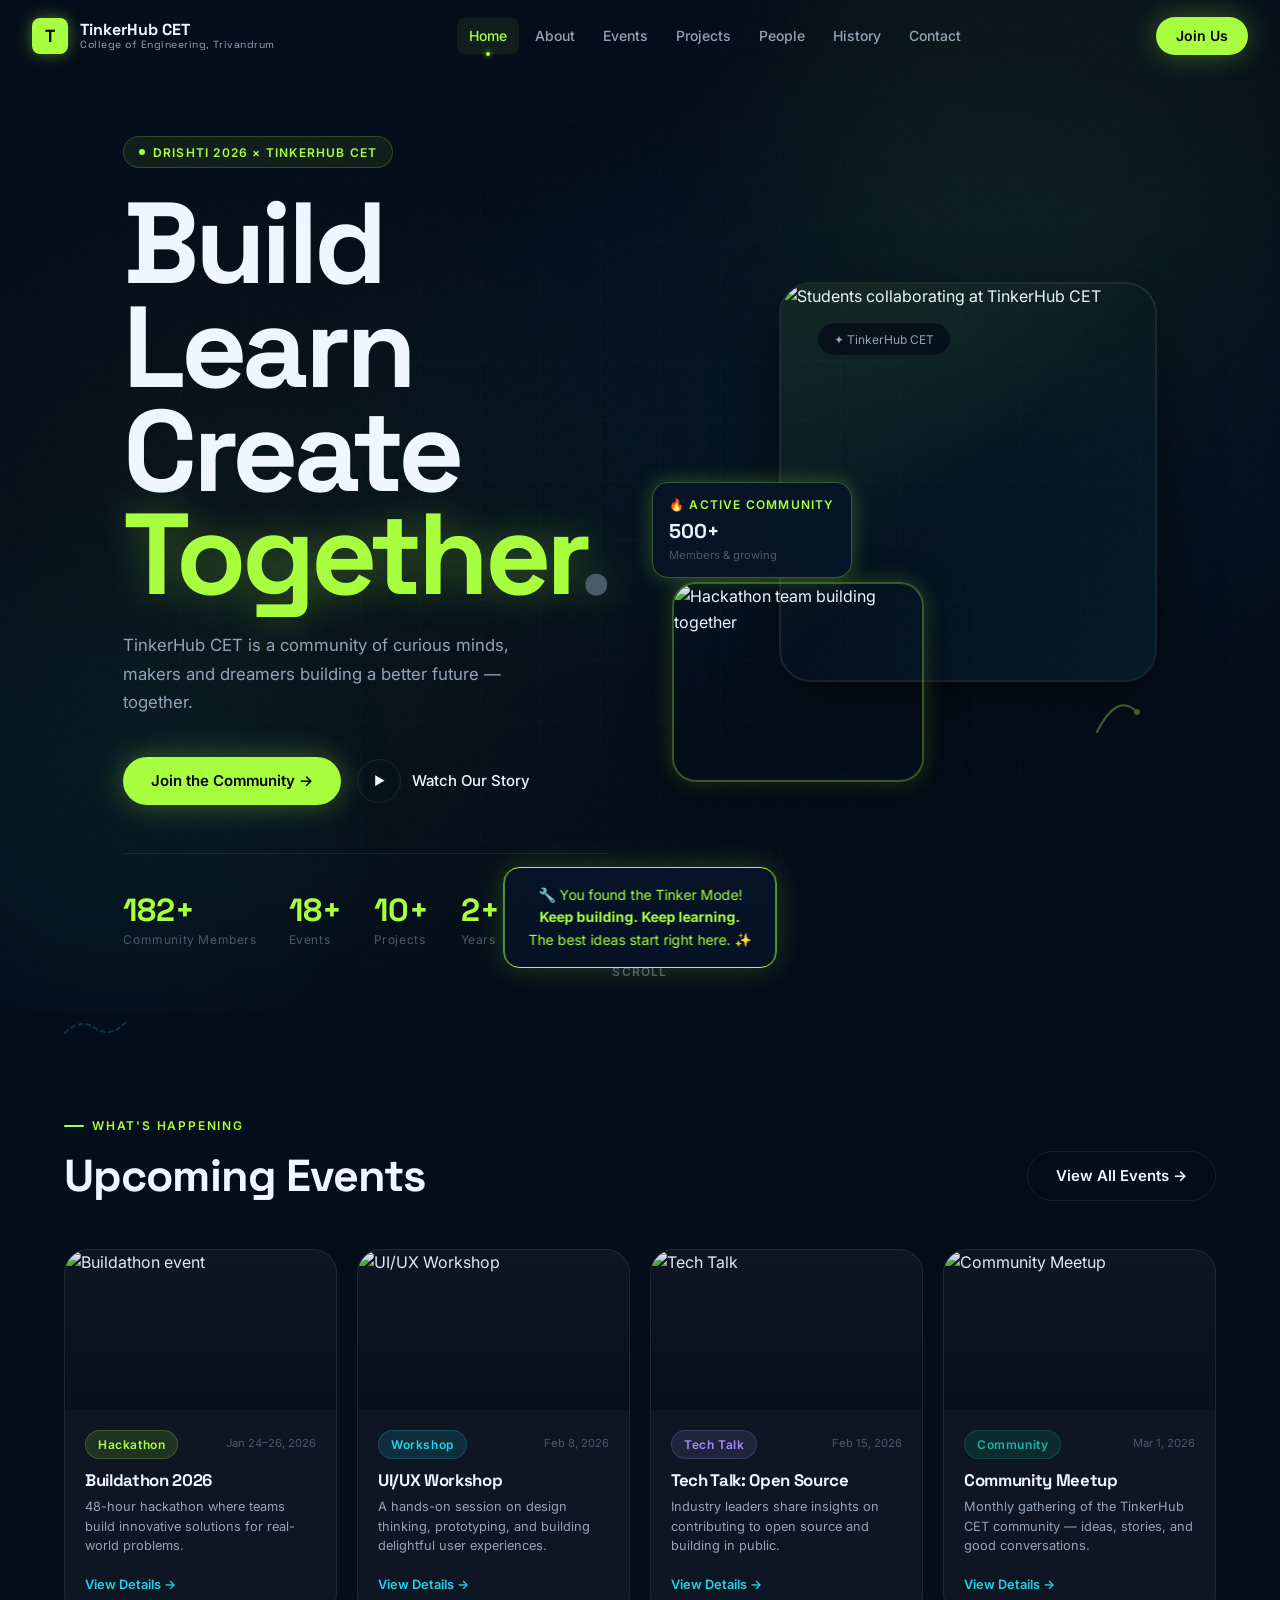
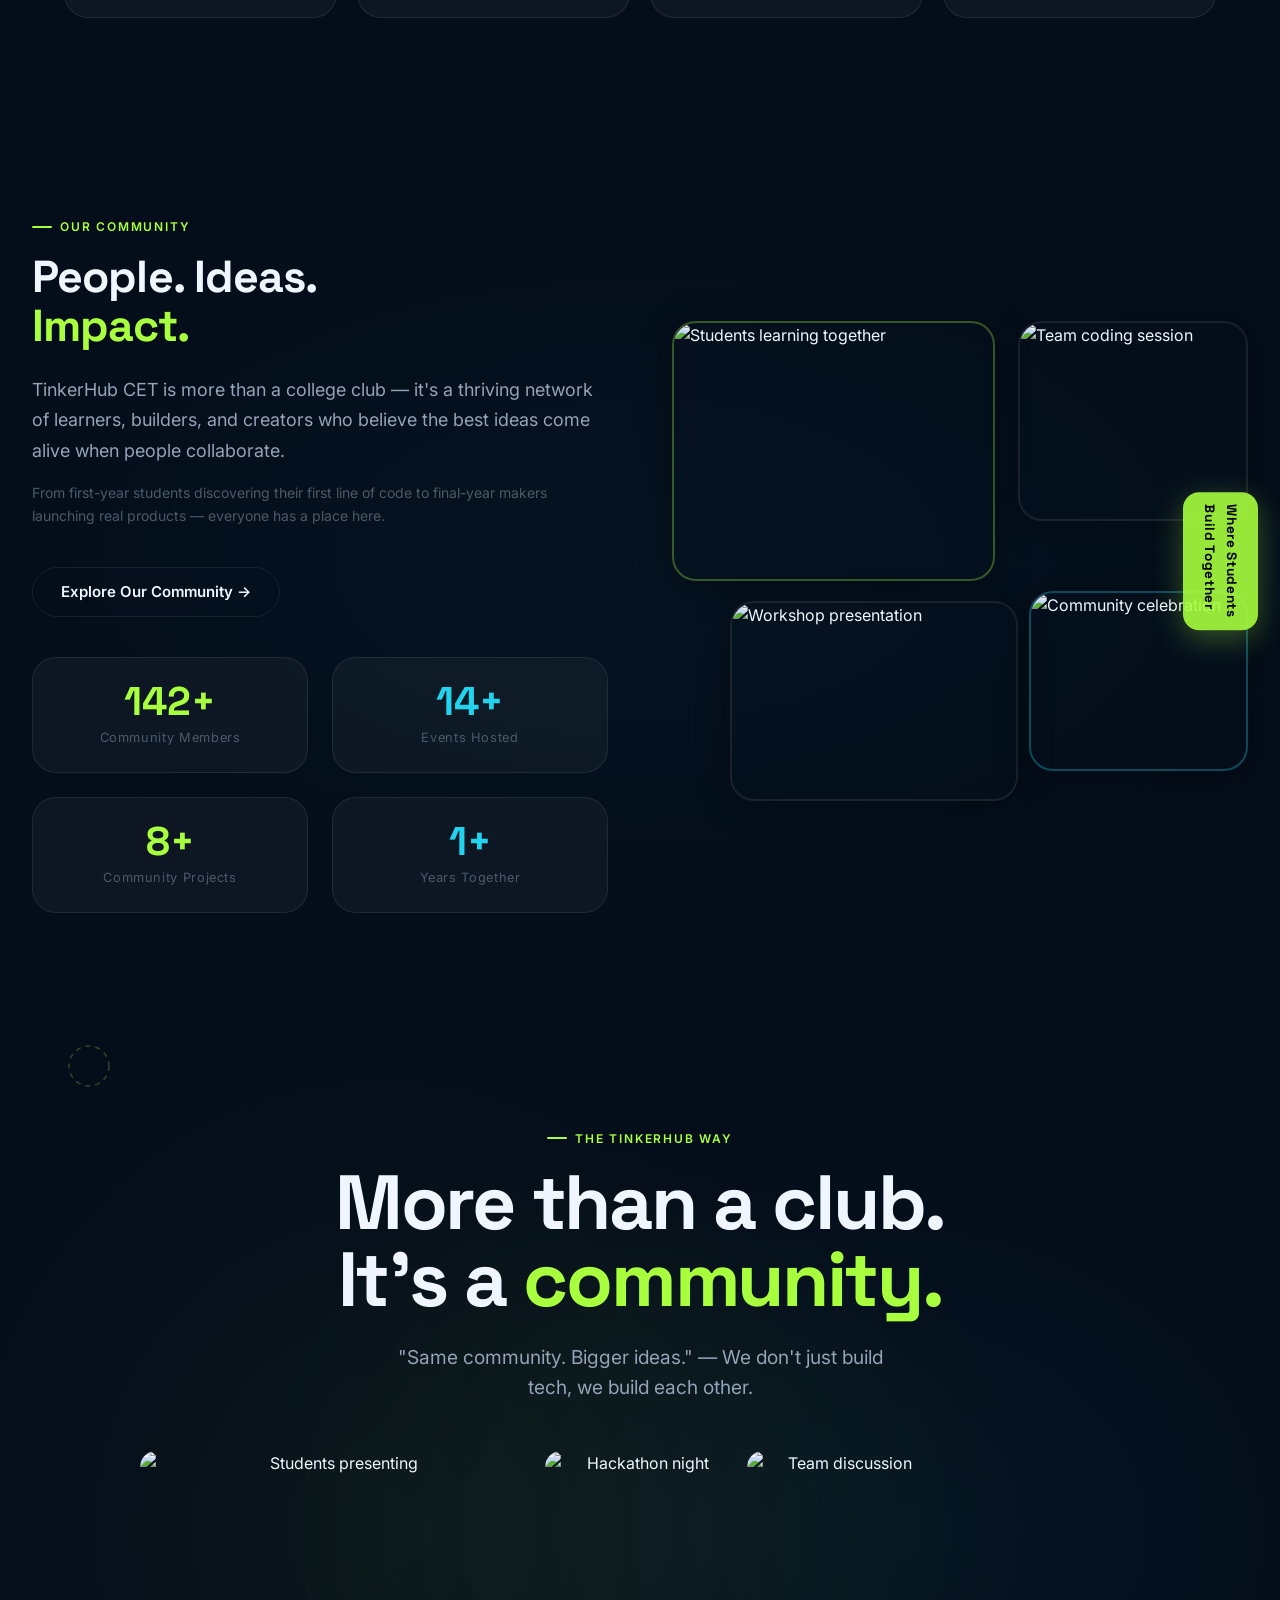
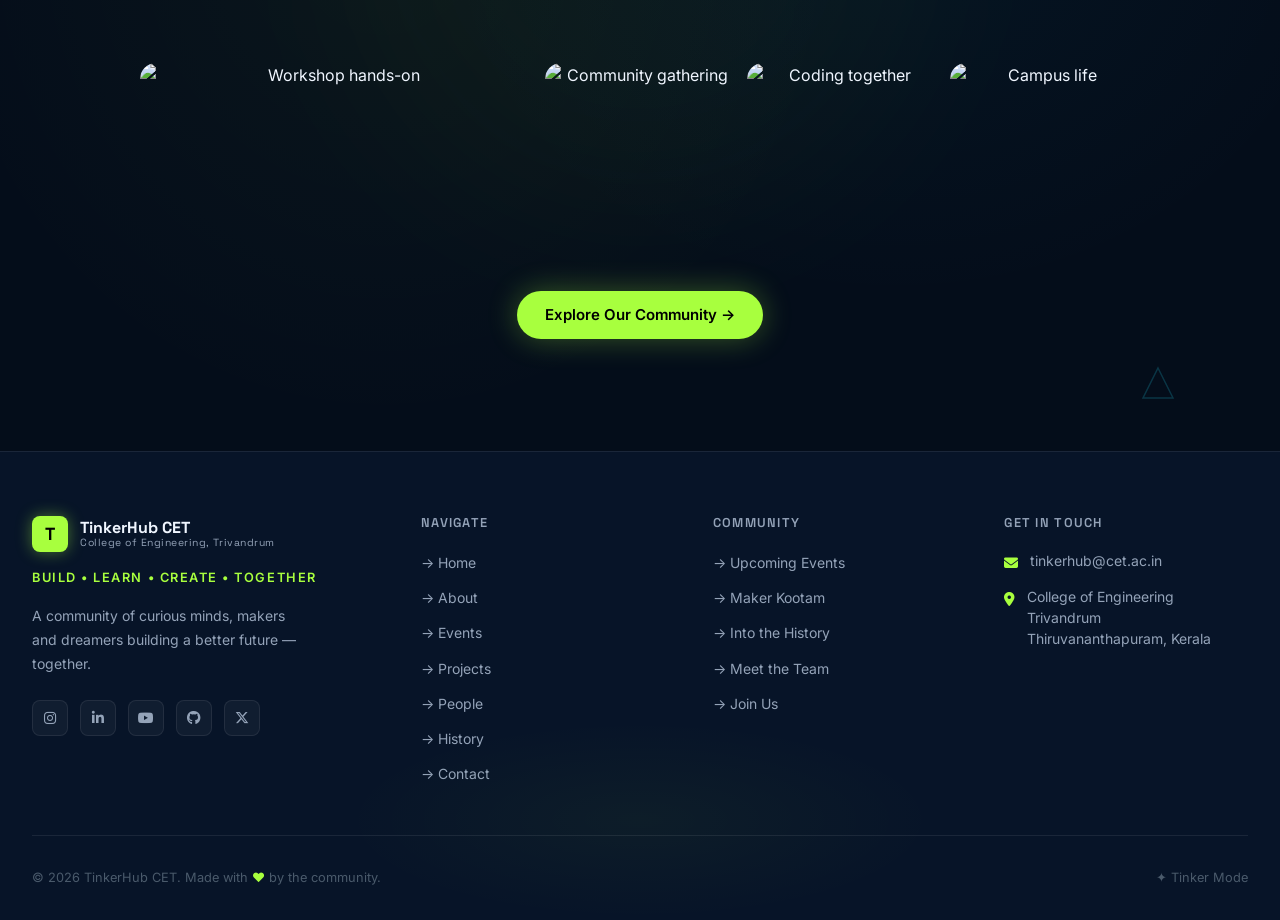
==== commit 4db07353: "perf & a11y: add favicon, open graph tags, scroll progress, back to top, and copy email features" ====
--- a/index.html
+++ b/index.html
@@ -4,7 +4,14 @@
   <meta charset="UTF-8" />
   <meta name="viewport" content="width=device-width, initial-scale=1.0" />
   <meta name="description" content="TinkerHub CET — A community of curious minds, makers and dreamers building a better future together." />
+  <meta property="og:title" content="TinkerHub CET — Build · Learn · Create · Together" />
+  <meta property="og:description" content="A community of curious minds, makers and dreamers building a better future together at College of Engineering Trivandrum." />
+  <meta property="og:type" content="website" />
+  <meta name="twitter:card" content="summary_large_image" />
   <title>TinkerHub CET — Build · Learn · Create · Together</title>
+  <link rel="icon" href="favicon.svg" type="image/svg+xml" />
+  <link rel="preconnect" href="https://fonts.googleapis.com" />
+  <link rel="preconnect" href="https://fonts.gstatic.com" crossorigin />
   <link rel="stylesheet" href="css/base.css" />
   <link rel="stylesheet" href="css/nav.css" />
   <link rel="stylesheet" href="css/footer.css" />
@@ -13,6 +20,8 @@
   <link rel="stylesheet" href="https://cdnjs.cloudflare.com/ajax/libs/font-awesome/6.5.0/css/all.min.css" />
 </head>
 <body>
+<a href="#main-content" class="skip-link">Skip to main content</a>
+<div class="page-progress" id="pageProgress"></div>
 
 <!-- ╔═══════════════════════════════════╗
      ║           NAVBAR                 ║
@@ -63,7 +72,7 @@
 <!-- ╔═══════════════════════════════════╗
      ║           HERO                   ║
      ╚═══════════════════════════════════╝ -->
-<section class="hero">
+<section class="hero" id="main-content">
   <div class="hero-bg-grid"></div>
 
   <!-- Gradient orbs -->
@@ -461,6 +470,11 @@
   The best ideas start right here. ✨
 </div>
 
+<!-- Back to top button -->
+<button class="back-to-top" id="backToTop" aria-label="Back to top">
+  <i class="fas fa-arrow-up"></i>
+</button>
+
 <script src="js/main.js"></script>
 </body>
 </html>
--- a/css/base.css
+++ b/css/base.css
@@ -411,6 +411,141 @@
 ::selection { background: rgba(168, 255, 62, 0.2); color: var(--accent-green); }
 
 /* ============================================================
+   FOCUS VISIBLE — ACCESSIBILITY
+   ============================================================ */
+:focus-visible {
+  outline: 2px solid var(--accent-green);
+  outline-offset: 3px;
+  border-radius: 4px;
+}
+:focus:not(:focus-visible) { outline: none; }
+
+/* Skip to content link */
+.skip-link {
+  position: fixed;
+  top: -100px;
+  left: 1rem;
+  z-index: 9999;
+  background: var(--accent-green);
+  color: #000;
+  padding: 0.5rem 1.25rem;
+  border-radius: 100px;
+  font-size: 0.875rem;
+  font-weight: 700;
+  transition: top 0.2s ease;
+  box-shadow: 0 4px 20px rgba(168, 255, 62, 0.4);
+}
+.skip-link:focus { top: 1rem; }
+
+/* ============================================================
+   BACK TO TOP BUTTON
+   ============================================================ */
+.back-to-top {
+  position: fixed;
+  bottom: 2rem;
+  right: 2rem;
+  width: 44px;
+  height: 44px;
+  border-radius: 50%;
+  background: var(--accent-green);
+  color: #000;
+  border: none;
+  cursor: pointer;
+  display: flex;
+  align-items: center;
+  justify-content: center;
+  font-size: 1rem;
+  box-shadow: 0 0 20px rgba(168,255,62,0.4);
+  opacity: 0;
+  transform: translateY(20px);
+  pointer-events: none;
+  transition: opacity 0.3s ease, transform 0.3s ease;
+  z-index: 900;
+}
+.back-to-top.visible {
+  opacity: 1;
+  transform: translateY(0);
+  pointer-events: auto;
+}
+.back-to-top:hover {
+  background: #c4ff6b;
+  box-shadow: 0 0 30px rgba(168,255,62,0.6);
+  transform: translateY(-3px);
+}
+
+/* ============================================================
+   PAGE PROGRESS BAR
+   ============================================================ */
+.page-progress {
+  position: fixed;
+  top: 0;
+  left: 0;
+  height: 3px;
+  width: 0%;
+  background: linear-gradient(90deg, var(--accent-green), var(--accent-cyan));
+  z-index: 9999;
+  transition: width 0.1s linear;
+  box-shadow: 0 0 8px rgba(168,255,62,0.5);
+}
+
+/* ============================================================
+   MOBILE FILTER CHIPS SCROLL
+   ============================================================ */
+.filter-chips {
+  -webkit-overflow-scrolling: touch;
+  scrollbar-width: none;
+  -ms-overflow-style: none;
+}
+.filter-chips::-webkit-scrollbar { display: none; }
+
+/* ============================================================
+   COPY EMAIL TOOLTIP
+   ============================================================ */
+.copy-tooltip {
+  position: fixed;
+  bottom: 2rem;
+  left: 50%;
+  transform: translateX(-50%) translateY(20px);
+  background: rgba(7,20,40,0.95);
+  border: 1px solid var(--accent-green);
+  color: var(--accent-green);
+  padding: 0.5rem 1.25rem;
+  border-radius: 100px;
+  font-size: 0.8rem;
+  font-weight: 600;
+  z-index: 9998;
+  opacity: 0;
+  transition: opacity 0.3s ease, transform 0.3s ease;
+  pointer-events: none;
+  white-space: nowrap;
+}
+.copy-tooltip.show {
+  opacity: 1;
+  transform: translateX(-50%) translateY(0);
+}
+
+/* ============================================================
+   HOME MOBILE SWIPE CARDS
+   ============================================================ */
+@media (max-width: 768px) {
+  .event-cards-row {
+    display: flex;
+    overflow-x: auto;
+    scroll-snap-type: x mandatory;
+    -webkit-overflow-scrolling: touch;
+    scrollbar-width: none;
+    gap: 1rem;
+    padding-bottom: 0.5rem;
+  }
+  .event-cards-row::-webkit-scrollbar { display: none; }
+  .event-card-home {
+    min-width: 280px;
+    scroll-snap-align: start;
+    flex-shrink: 0;
+  }
+}
+
+/* ============================================================
    RESPONSIVE BREAKPOINTS
    ============================================================ */
 @media (max-width: 1024px) {
@@ -421,4 +556,5 @@
   :root { --section-padding: 4rem 1.25rem; }
   .grid-4, .grid-3, .grid-2 { grid-template-columns: 1fr; }
   .container { padding-inline: 1.25rem; }
-}
+  .back-to-top { bottom: 1.5rem; right: 1rem; }
+}
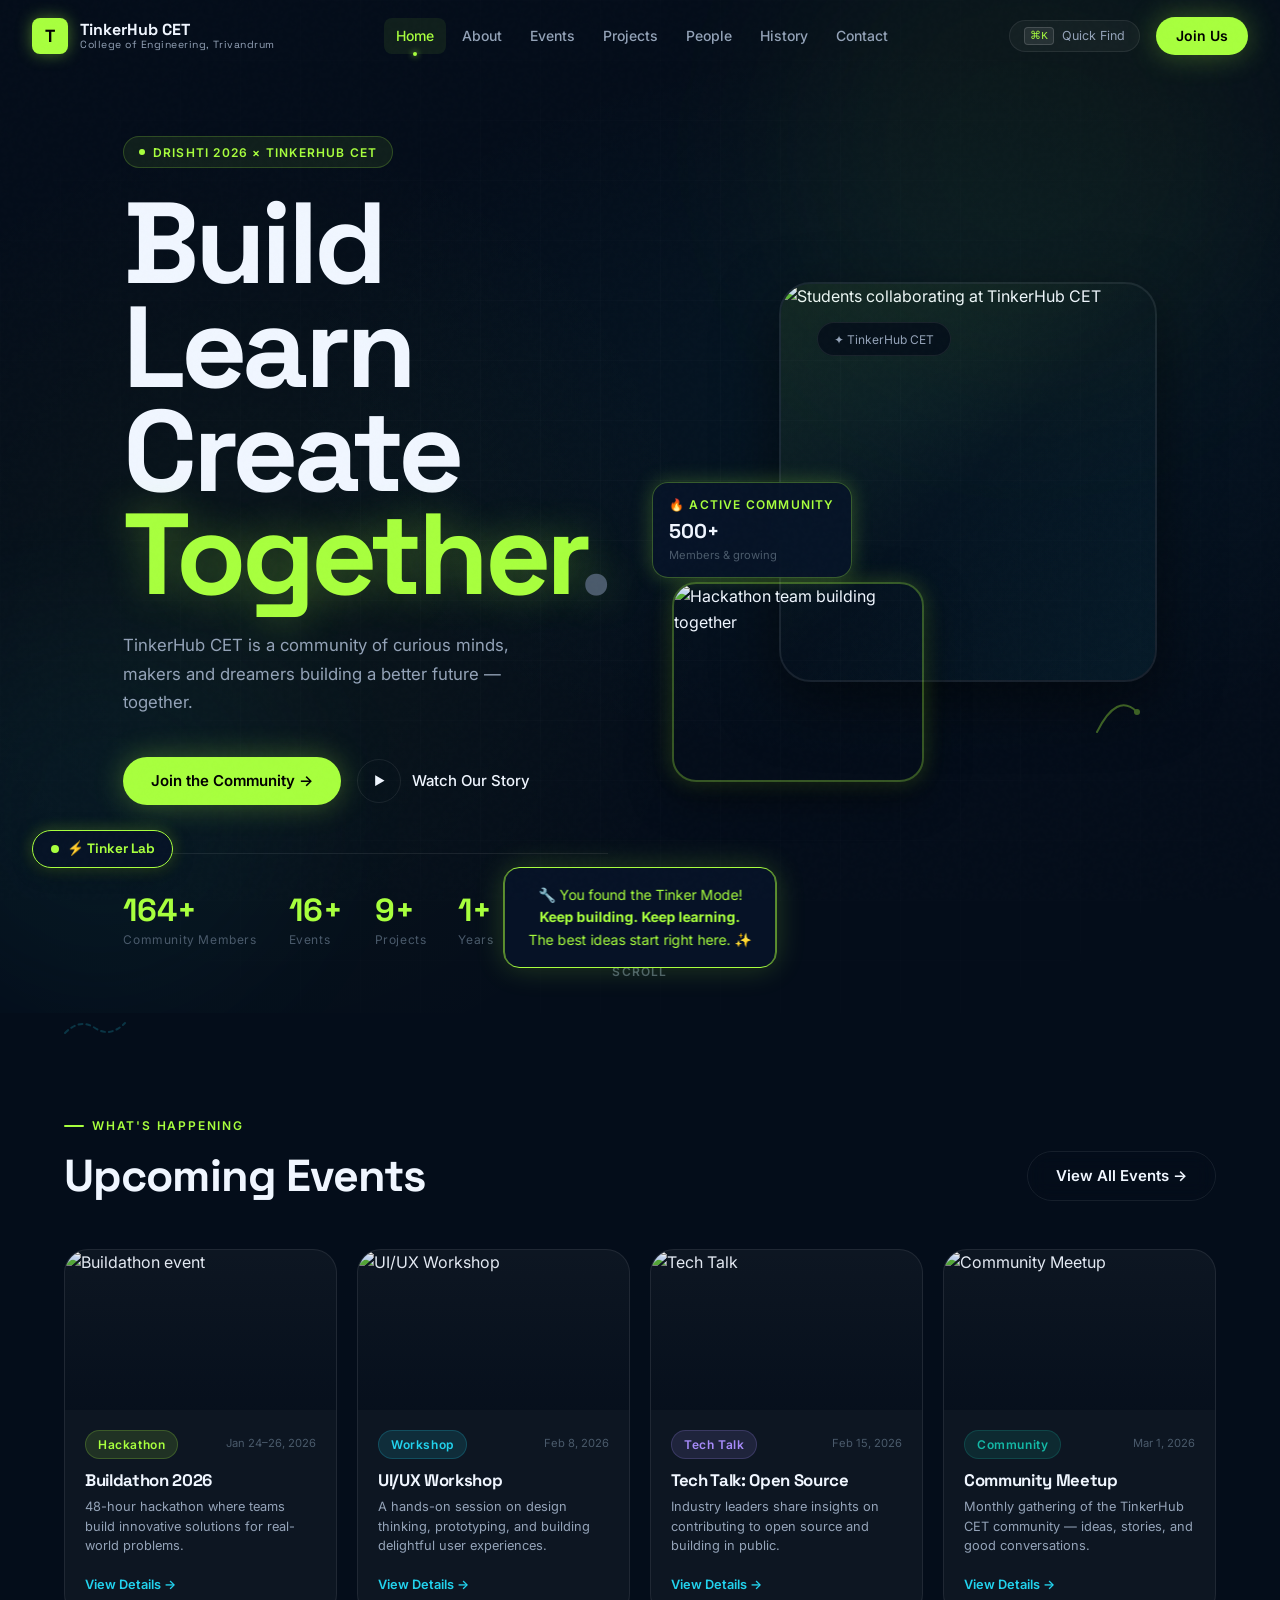
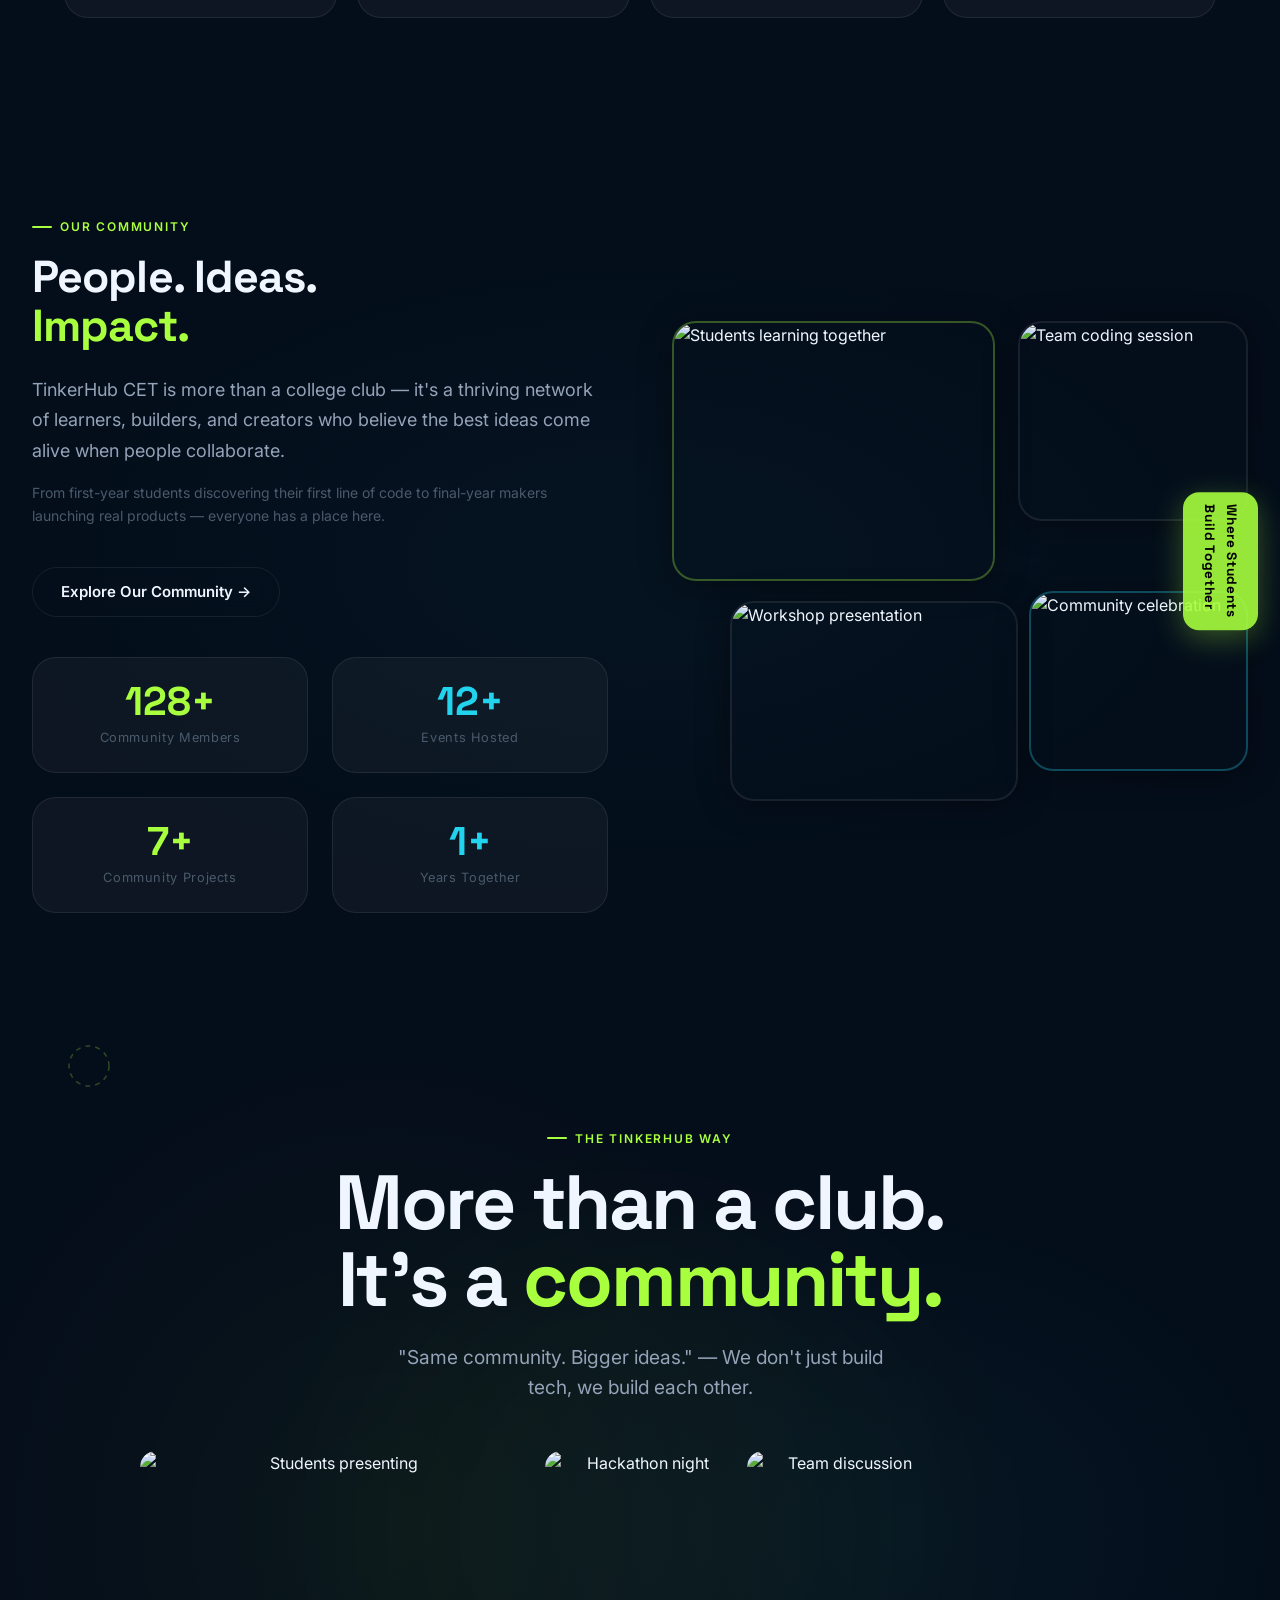
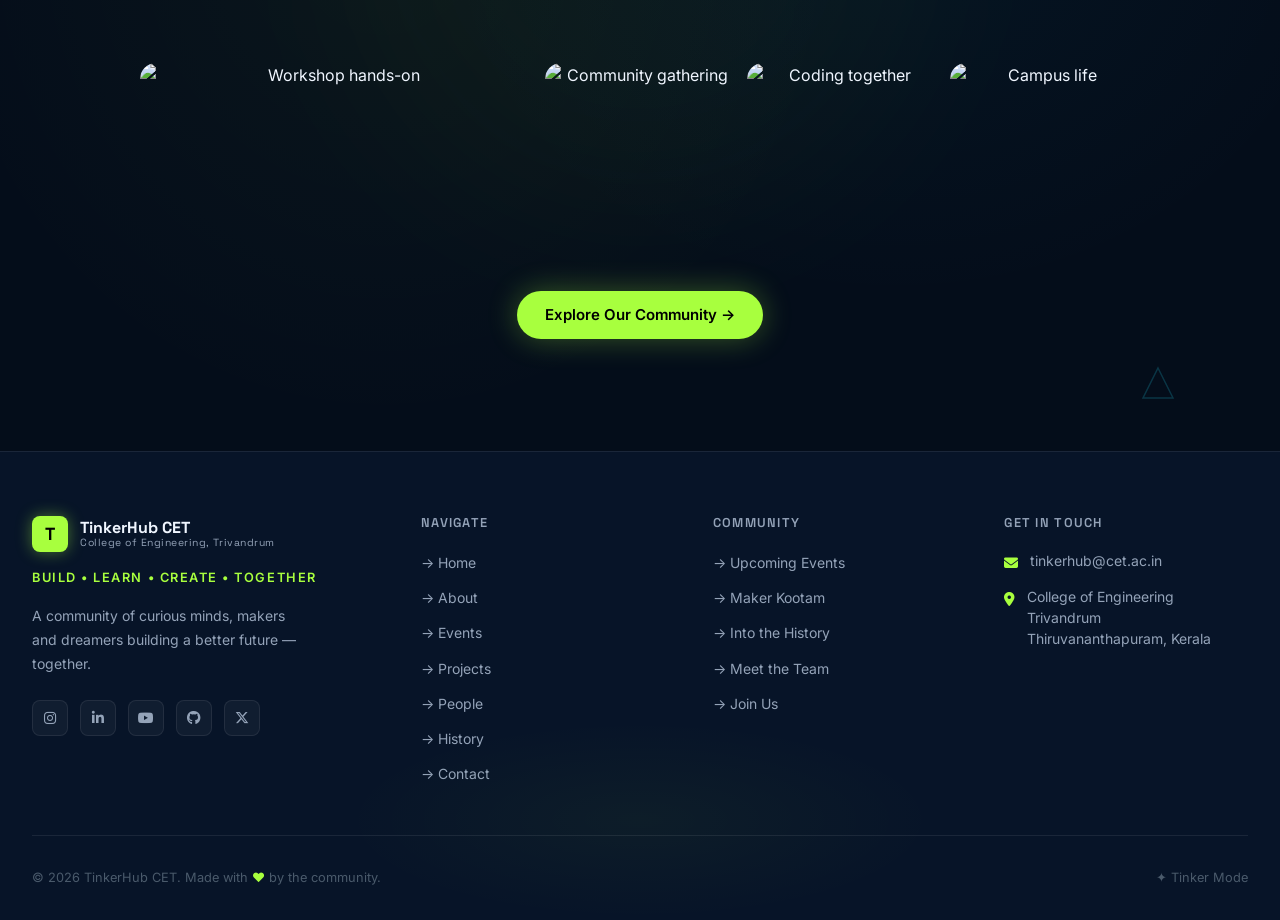
==== commit caf71e65: "feat(creative): add Command Palette (⌘K), Arcade Mini-Game, TinkerHub Culture, Member Stories, Time " ====
--- a/index.html
+++ b/index.html
@@ -16,6 +16,7 @@
   <link rel="stylesheet" href="css/nav.css" />
   <link rel="stylesheet" href="css/footer.css" />
   <link rel="stylesheet" href="css/home.css" />
+  <link rel="stylesheet" href="css/creative.css" />
   <!-- Icon library -->
   <link rel="stylesheet" href="https://cdnjs.cloudflare.com/ajax/libs/font-awesome/6.5.0/css/all.min.css" />
 </head>
@@ -47,6 +48,9 @@
     </ul>
 
     <div class="nav-right">
+      <button class="cmd-k-trigger" id="cmdKTrigger" aria-label="Open command palette">
+        <kbd>⌘K</kbd> <span>Quick Find</span>
+      </button>
       <a href="contact.html" class="btn btn-primary btn-sm">Join Us</a>
       <button class="hamburger" id="hamburger" aria-label="Open menu">
         <span></span><span></span><span></span>
@@ -476,5 +480,6 @@
 </button>
 
 <script src="js/main.js"></script>
+<script src="js/creative.js"></script>
 </body>
 </html>
--- a/css/creative.css
+++ b/css/creative.css
@@ -0,0 +1,565 @@
+/* ============================================================
+   CREATIVE.CSS — Command Palette, Arcade Mini-Game, Culture,
+   Member Stories, Time Capsule Archive & Matrix Easter Egg
+   ============================================================ */
+
+/* ─── COMMAND PALETTE (⌘K) ──────────────────────────────────── */
+.cmd-k-trigger {
+  display: inline-flex;
+  align-items: center;
+  gap: 0.5rem;
+  background: rgba(255, 255, 255, 0.04);
+  border: 1px solid var(--border);
+  border-radius: 100px;
+  padding: 0.35rem 0.85rem;
+  color: var(--text-secondary);
+  font-size: 0.78rem;
+  cursor: pointer;
+  transition: var(--transition);
+}
+.cmd-k-trigger:hover {
+  border-color: var(--accent-green);
+  color: var(--text-primary);
+  background: rgba(168, 255, 62, 0.08);
+}
+.cmd-k-trigger kbd {
+  background: rgba(255, 255, 255, 0.08);
+  border: 1px solid rgba(255, 255, 255, 0.15);
+  border-radius: 4px;
+  padding: 0.1rem 0.35rem;
+  font-size: 0.68rem;
+  font-family: monospace;
+  color: var(--accent-green);
+}
+
+.cmd-modal-overlay {
+  position: fixed;
+  inset: 0;
+  background: rgba(4, 13, 26, 0.85);
+  backdrop-filter: blur(16px);
+  -webkit-backdrop-filter: blur(16px);
+  z-index: 10000;
+  display: flex;
+  align-items: flex-start;
+  justify-content: center;
+  padding-top: 12vh;
+  opacity: 0;
+  pointer-events: none;
+  transition: opacity 0.25s cubic-bezier(0.16, 1, 0.3, 1);
+}
+.cmd-modal-overlay.open {
+  opacity: 1;
+  pointer-events: auto;
+}
+
+.cmd-modal {
+  width: 90%;
+  max-width: 620px;
+  background: #071428;
+  border: 1.5px solid var(--border-accent);
+  border-radius: var(--radius-xl);
+  box-shadow: 0 20px 70px rgba(0, 0, 0, 0.7), 0 0 35px rgba(168, 255, 62, 0.2);
+  overflow: hidden;
+  transform: translateY(-20px) scale(0.98);
+  transition: transform 0.25s cubic-bezier(0.16, 1, 0.3, 1);
+}
+.cmd-modal-overlay.open .cmd-modal {
+  transform: translateY(0) scale(1);
+}
+
+.cmd-header {
+  display: flex;
+  align-items: center;
+  gap: 0.85rem;
+  padding: 1.25rem 1.5rem;
+  border-bottom: 1px solid var(--border);
+  position: relative;
+}
+.cmd-header i {
+  color: var(--accent-green);
+  font-size: 1.1rem;
+}
+.cmd-input {
+  flex: 1;
+  background: transparent;
+  border: none;
+  color: var(--text-primary);
+  font-size: 1.05rem;
+  outline: none;
+  font-family: var(--font-heading);
+}
+.cmd-input::placeholder { color: var(--text-muted); }
+.cmd-close-btn {
+  background: transparent;
+  border: none;
+  color: var(--text-muted);
+  cursor: pointer;
+  padding: 0.35rem;
+  border-radius: 6px;
+  font-size: 0.9rem;
+  transition: var(--transition);
+}
+.cmd-close-btn:hover { color: var(--text-primary); }
+
+.cmd-list {
+  max-height: 380px;
+  overflow-y: auto;
+  padding: 0.75rem 0.5rem;
+}
+.cmd-group-label {
+  padding: 0.5rem 1rem 0.25rem;
+  font-size: 0.68rem;
+  text-transform: uppercase;
+  letter-spacing: 0.12em;
+  color: var(--text-muted);
+  font-weight: 700;
+}
+.cmd-item {
+  display: flex;
+  align-items: center;
+  justify-content: space-between;
+  padding: 0.75rem 1rem;
+  border-radius: var(--radius-sm);
+  color: var(--text-primary);
+  text-decoration: none;
+  cursor: pointer;
+  transition: var(--transition);
+}
+.cmd-item:hover, .cmd-item.active {
+  background: rgba(168, 255, 62, 0.1);
+  color: var(--accent-green);
+  transform: translateX(4px);
+}
+.cmd-item-left {
+  display: flex;
+  align-items: center;
+  gap: 0.75rem;
+}
+.cmd-item-icon {
+  width: 28px;
+  height: 28px;
+  border-radius: 6px;
+  background: rgba(255, 255, 255, 0.05);
+  display: flex;
+  align-items: center;
+  justify-content: center;
+  font-size: 0.8rem;
+  color: var(--accent-cyan);
+}
+.cmd-item-title {
+  font-size: 0.9rem;
+  font-weight: 500;
+}
+.cmd-item-badge {
+  font-size: 0.68rem;
+  padding: 0.15rem 0.5rem;
+  border-radius: 100px;
+  background: rgba(255, 255, 255, 0.06);
+  color: var(--text-muted);
+}
+.cmd-footer {
+  display: flex;
+  align-items: center;
+  justify-content: space-between;
+  padding: 0.75rem 1.5rem;
+  background: rgba(4, 13, 26, 0.5);
+  border-top: 1px solid var(--border);
+  font-size: 0.72rem;
+  color: var(--text-muted);
+}
+
+/* ─── FLOATING "TINKER LAB" BADGE ───────────────────────────── */
+.tinker-lab-fab {
+  position: fixed;
+  bottom: 2rem;
+  left: 2rem;
+  z-index: 900;
+  display: flex;
+  align-items: center;
+  gap: 0.5rem;
+  background: rgba(7, 20, 40, 0.92);
+  border: 1.5px solid var(--accent-green);
+  border-radius: 100px;
+  padding: 0.6rem 1.1rem;
+  color: var(--accent-green);
+  font-family: var(--font-heading);
+  font-size: 0.85rem;
+  font-weight: 700;
+  cursor: pointer;
+  box-shadow: 0 4px 20px rgba(0, 0, 0, 0.4), 0 0 15px rgba(168, 255, 62, 0.3);
+  backdrop-filter: blur(12px);
+  transition: var(--transition);
+}
+.tinker-lab-fab:hover {
+  background: var(--accent-green);
+  color: #000;
+  transform: translateY(-3px) scale(1.04);
+  box-shadow: 0 8px 30px rgba(168, 255, 62, 0.6);
+}
+.tinker-lab-fab .fab-dot {
+  width: 8px;
+  height: 8px;
+  border-radius: 50%;
+  background: var(--accent-green);
+  animation: blink 1.5s infinite;
+}
+.tinker-lab-fab:hover .fab-dot {
+  background: #000;
+}
+
+/* ─── ARCADE MINI-GAME MODAL ────────────────────────────────── */
+.game-modal-overlay {
+  position: fixed;
+  inset: 0;
+  background: rgba(4, 13, 26, 0.92);
+  backdrop-filter: blur(20px);
+  -webkit-backdrop-filter: blur(20px);
+  z-index: 10001;
+  display: flex;
+  align-items: center;
+  justify-content: center;
+  opacity: 0;
+  pointer-events: none;
+  transition: opacity 0.3s ease;
+  padding: 1rem;
+}
+.game-modal-overlay.open {
+  opacity: 1;
+  pointer-events: auto;
+}
+
+.game-modal-box {
+  width: 100%;
+  max-width: 520px;
+  background: #061120;
+  border: 2px solid var(--accent-green);
+  border-radius: var(--radius-xl);
+  box-shadow: 0 0 50px rgba(168, 255, 62, 0.3), 0 25px 60px rgba(0, 0, 0, 0.8);
+  padding: 1.75rem;
+  text-align: center;
+  position: relative;
+  overflow: hidden;
+}
+.game-modal-box::before {
+  content: '';
+  position: absolute;
+  inset: 0;
+  background: repeating-linear-gradient(0deg, rgba(0, 0, 0, 0.15), rgba(0, 0, 0, 0.15) 2px, transparent 2px, transparent 4px);
+  pointer-events: none;
+  opacity: 0.6;
+}
+.game-header {
+  display: flex;
+  align-items: center;
+  justify-content: space-between;
+  margin-bottom: 1rem;
+  position: relative;
+  z-index: 1;
+}
+.game-title {
+  font-family: var(--font-heading);
+  font-size: 1.25rem;
+  color: var(--accent-green);
+  display: flex;
+  align-items: center;
+  gap: 0.5rem;
+}
+.game-hud {
+  display: flex;
+  justify-content: space-around;
+  background: rgba(255, 255, 255, 0.03);
+  border: 1px solid var(--border);
+  border-radius: var(--radius-sm);
+  padding: 0.5rem 1rem;
+  margin-bottom: 1rem;
+  font-family: monospace;
+  font-size: 0.85rem;
+  color: var(--text-secondary);
+  position: relative;
+  z-index: 1;
+}
+.game-hud span { color: var(--accent-cyan); font-weight: 700; }
+#gameCanvas {
+  background: #020710;
+  border: 1px solid var(--border-accent);
+  border-radius: var(--radius-md);
+  display: block;
+  margin: 0 auto;
+  max-width: 100%;
+  box-shadow: inset 0 0 30px rgba(0, 0, 0, 0.8);
+  position: relative;
+  z-index: 1;
+}
+.game-controls {
+  margin-top: 1rem;
+  display: flex;
+  gap: 0.5rem;
+  justify-content: center;
+  position: relative;
+  z-index: 1;
+}
+.game-controls button {
+  padding: 0.5rem 1.25rem;
+  border-radius: 100px;
+  font-size: 0.85rem;
+  font-weight: 600;
+  cursor: pointer;
+  transition: var(--transition);
+}
+.game-instructions {
+  font-size: 0.75rem;
+  color: var(--text-muted);
+  margin-top: 0.75rem;
+  position: relative;
+  z-index: 1;
+}
+
+/* ─── TINKERHUB CULTURE SECTION (about.html) ────────────────── */
+.culture-section {
+  padding: 6rem 2rem;
+  position: relative;
+  overflow: hidden;
+  background: radial-gradient(ellipse at 50% 100%, rgba(34, 211, 238, 0.04) 0%, transparent 60%);
+}
+.culture-grid {
+  display: grid;
+  grid-template-columns: repeat(3, 1fr);
+  gap: 1.5rem;
+  margin-top: 3rem;
+}
+.culture-card {
+  background: var(--bg-card);
+  border: 1px solid var(--border);
+  border-radius: var(--radius-xl);
+  padding: 2rem;
+  transition: var(--transition);
+  position: relative;
+  overflow: hidden;
+  display: flex;
+  flex-direction: column;
+  justify-content: space-between;
+}
+.culture-card:hover {
+  border-color: var(--card-glow, var(--accent-green));
+  box-shadow: 0 12px 35px rgba(0, 0, 0, 0.5), 0 0 25px color-mix(in srgb, var(--card-glow, var(--accent-green)) 25%, transparent);
+  transform: translateY(-6px);
+}
+.culture-tag {
+  display: inline-block;
+  font-family: monospace;
+  font-size: 0.72rem;
+  font-weight: 700;
+  text-transform: uppercase;
+  color: var(--card-glow, var(--accent-green));
+  background: color-mix(in srgb, var(--card-glow, var(--accent-green)) 10%, transparent);
+  border: 1px solid color-mix(in srgb, var(--card-glow, var(--accent-green)) 30%, transparent);
+  padding: 0.2rem 0.65rem;
+  border-radius: 100px;
+  margin-bottom: 1.25rem;
+  align-self: flex-start;
+}
+.culture-title {
+  font-family: var(--font-heading);
+  font-size: 1.25rem;
+  font-weight: 700;
+  margin-bottom: 0.75rem;
+  color: var(--text-primary);
+}
+.culture-desc {
+  font-size: 0.875rem;
+  color: var(--text-secondary);
+  line-height: 1.7;
+}
+.culture-stamp {
+  font-family: 'Caveat', cursive, var(--font-heading);
+  font-size: 1.35rem;
+  color: var(--card-glow, var(--accent-green));
+  opacity: 0.8;
+  margin-top: 1.5rem;
+  transform: rotate(-3deg);
+  display: inline-block;
+}
+
+/* ─── MEMBER STORIES SECTION (team.html) ────────────────────── */
+.stories-section {
+  padding: 6rem 2rem;
+  position: relative;
+  background: var(--bg-secondary);
+}
+.stories-grid {
+  display: grid;
+  grid-template-columns: repeat(3, 1fr);
+  gap: 1.75rem;
+  margin-top: 3rem;
+}
+.story-card {
+  background: var(--bg-card);
+  border: 1px solid var(--border);
+  border-radius: var(--radius-xl);
+  padding: 2.25rem 2rem;
+  transition: var(--transition);
+  position: relative;
+  display: flex;
+  flex-direction: column;
+  justify-content: space-between;
+}
+.story-card:hover {
+  border-color: var(--border-accent);
+  box-shadow: var(--glow-green), var(--shadow-card);
+  transform: translateY(-5px);
+}
+.story-quote-mark {
+  font-size: 3rem;
+  line-height: 1;
+  color: var(--accent-green);
+  opacity: 0.4;
+  margin-bottom: -0.5rem;
+  font-family: serif;
+}
+.story-text {
+  font-size: 0.95rem;
+  color: var(--text-primary);
+  line-height: 1.7;
+  font-style: italic;
+  margin-bottom: 1.75rem;
+}
+.story-author {
+  display: flex;
+  align-items: center;
+  gap: 1rem;
+  padding-top: 1.25rem;
+  border-top: 1px solid var(--border);
+}
+.story-avatar {
+  width: 44px;
+  height: 44px;
+  border-radius: 50%;
+  background: rgba(168, 255, 62, 0.12);
+  border: 1.5px solid var(--accent-green);
+  display: flex;
+  align-items: center;
+  justify-content: center;
+  font-family: var(--font-heading);
+  font-weight: 700;
+  color: var(--accent-green);
+  font-size: 1rem;
+}
+.story-meta h4 {
+  font-size: 0.9rem;
+  font-weight: 700;
+  color: var(--text-primary);
+}
+.story-meta span {
+  font-size: 0.75rem;
+  color: var(--text-muted);
+}
+
+/* ─── TIME CAPSULE & DIGITAL ARCHIVE (history.html) ─────────── */
+.archive-vault-section {
+  padding: 6rem 2rem;
+  background: #030a14;
+  position: relative;
+}
+.archive-grid {
+  display: grid;
+  grid-template-columns: repeat(3, 1fr);
+  gap: 1.5rem;
+  margin-top: 3rem;
+}
+.archive-card {
+  background: var(--bg-card);
+  border: 1px solid var(--border);
+  border-radius: var(--radius-lg);
+  overflow: hidden;
+  transition: var(--transition);
+  cursor: pointer;
+  position: relative;
+}
+.archive-card:hover {
+  border-color: var(--accent-cyan);
+  box-shadow: 0 10px 30px rgba(0, 0, 0, 0.5), 0 0 20px rgba(34, 211, 238, 0.2);
+  transform: translateY(-5px);
+}
+.archive-img {
+  height: 180px;
+  overflow: hidden;
+  position: relative;
+}
+.archive-img img {
+  width: 100%;
+  height: 100%;
+  object-fit: cover;
+  transition: transform 0.5s ease;
+}
+.archive-card:hover .archive-img img { transform: scale(1.08); }
+.archive-stamp {
+  position: absolute;
+  top: 1rem;
+  right: 1rem;
+  background: rgba(4, 13, 26, 0.85);
+  border: 1px solid var(--accent-cyan);
+  color: var(--accent-cyan);
+  font-family: monospace;
+  font-size: 0.68rem;
+  font-weight: 700;
+  padding: 0.2rem 0.6rem;
+  border-radius: 4px;
+  letter-spacing: 0.08em;
+}
+.archive-body {
+  padding: 1.5rem;
+}
+.archive-year {
+  font-size: 0.72rem;
+  color: var(--accent-green);
+  font-weight: 700;
+  letter-spacing: 0.1em;
+  text-transform: uppercase;
+  margin-bottom: 0.35rem;
+}
+.archive-title {
+  font-family: var(--font-heading);
+  font-size: 1.05rem;
+  font-weight: 700;
+  color: var(--text-primary);
+  margin-bottom: 0.5rem;
+}
+.archive-desc {
+  font-size: 0.82rem;
+  color: var(--text-secondary);
+  line-height: 1.6;
+}
+
+/* ─── MATRIX CODE CANVAS ────────────────────────────────────── */
+#matrixCanvas {
+  position: fixed;
+  inset: 0;
+  width: 100vw;
+  height: 100vh;
+  z-index: 9990;
+  pointer-events: none;
+  opacity: 0;
+  transition: opacity 0.5s ease;
+}
+#matrixCanvas.active {
+  opacity: 0.85;
+}
+
+/* ─── RESPONSIVE ────────────────────────────────────────────── */
+@media (max-width: 1024px) {
+  .culture-grid, .stories-grid, .archive-grid {
+    grid-template-columns: repeat(2, 1fr);
+  }
+}
+@media (max-width: 768px) {
+  .culture-grid, .stories-grid, .archive-grid {
+    grid-template-columns: 1fr;
+  }
+  .cmd-k-trigger span { display: none; }
+  .tinker-lab-fab {
+    bottom: 4.5rem;
+    left: 1rem;
+    padding: 0.5rem 0.9rem;
+    font-size: 0.75rem;
+  }
+}
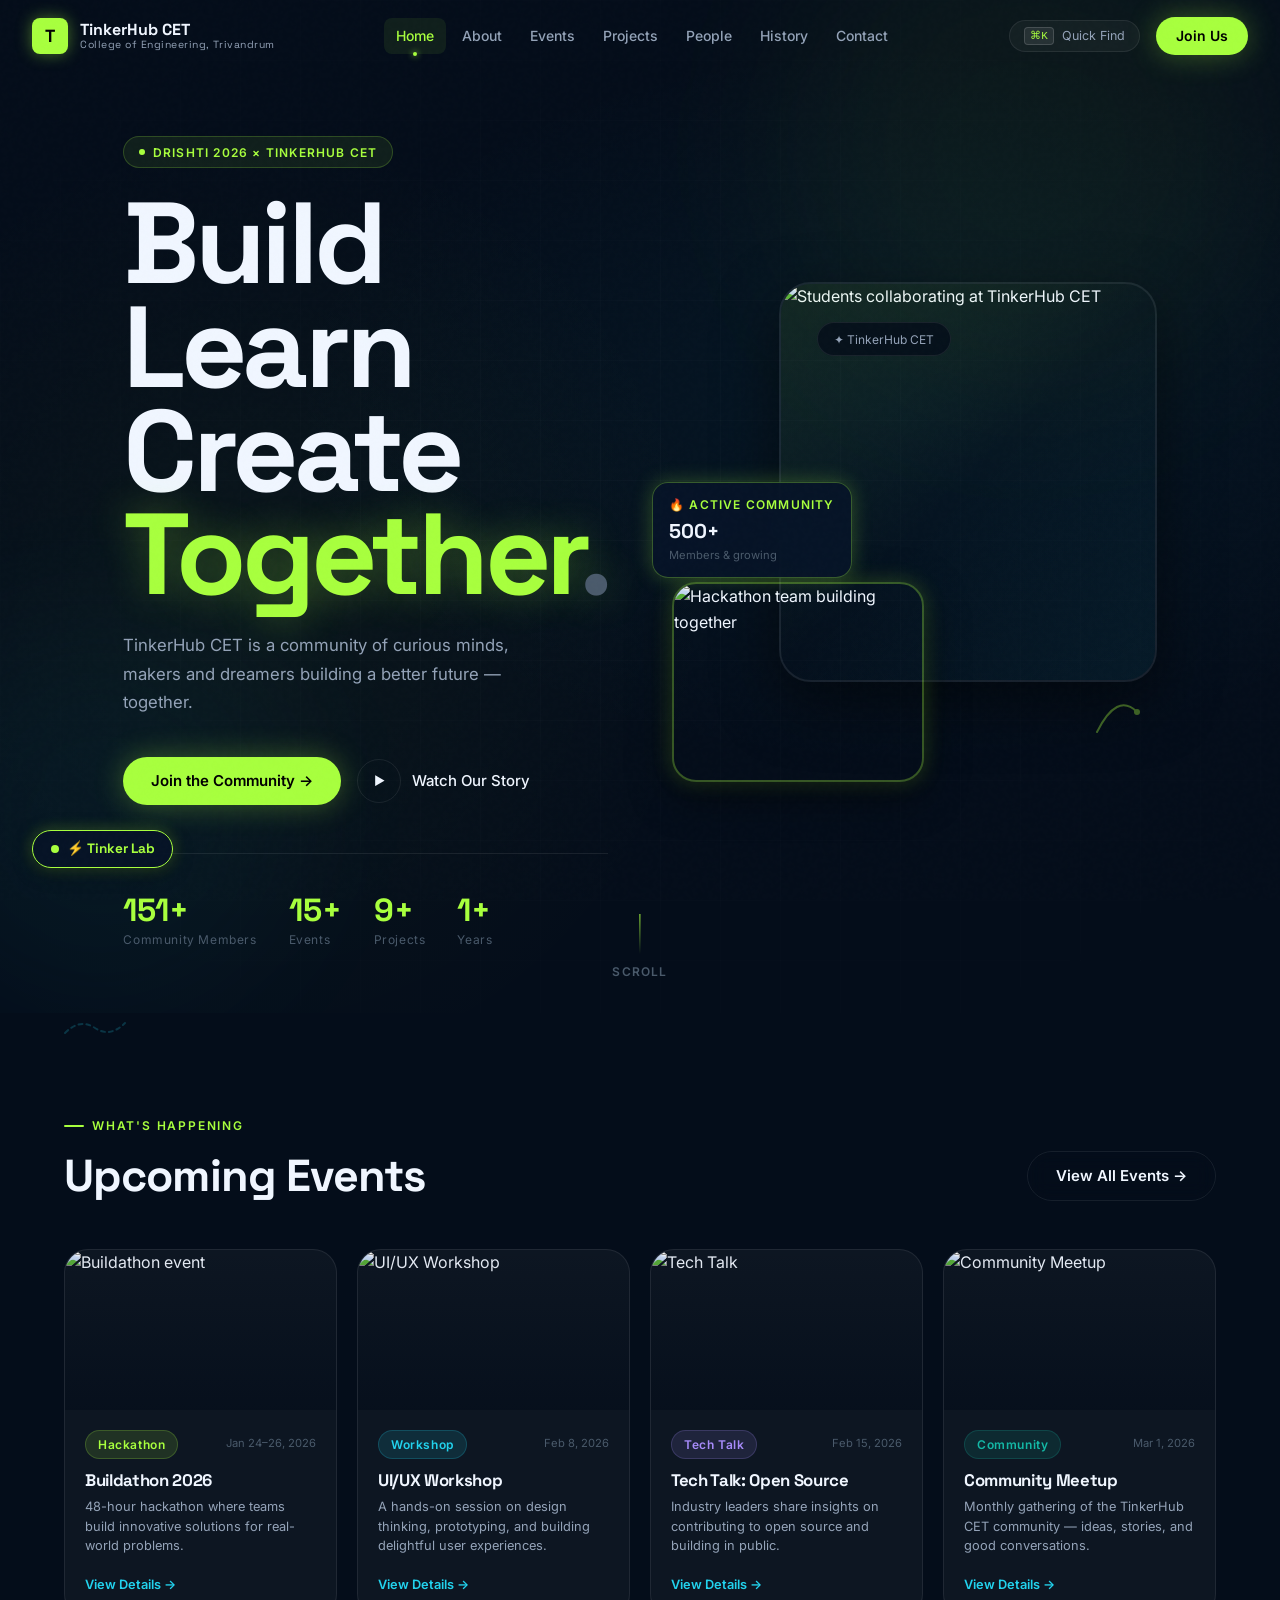
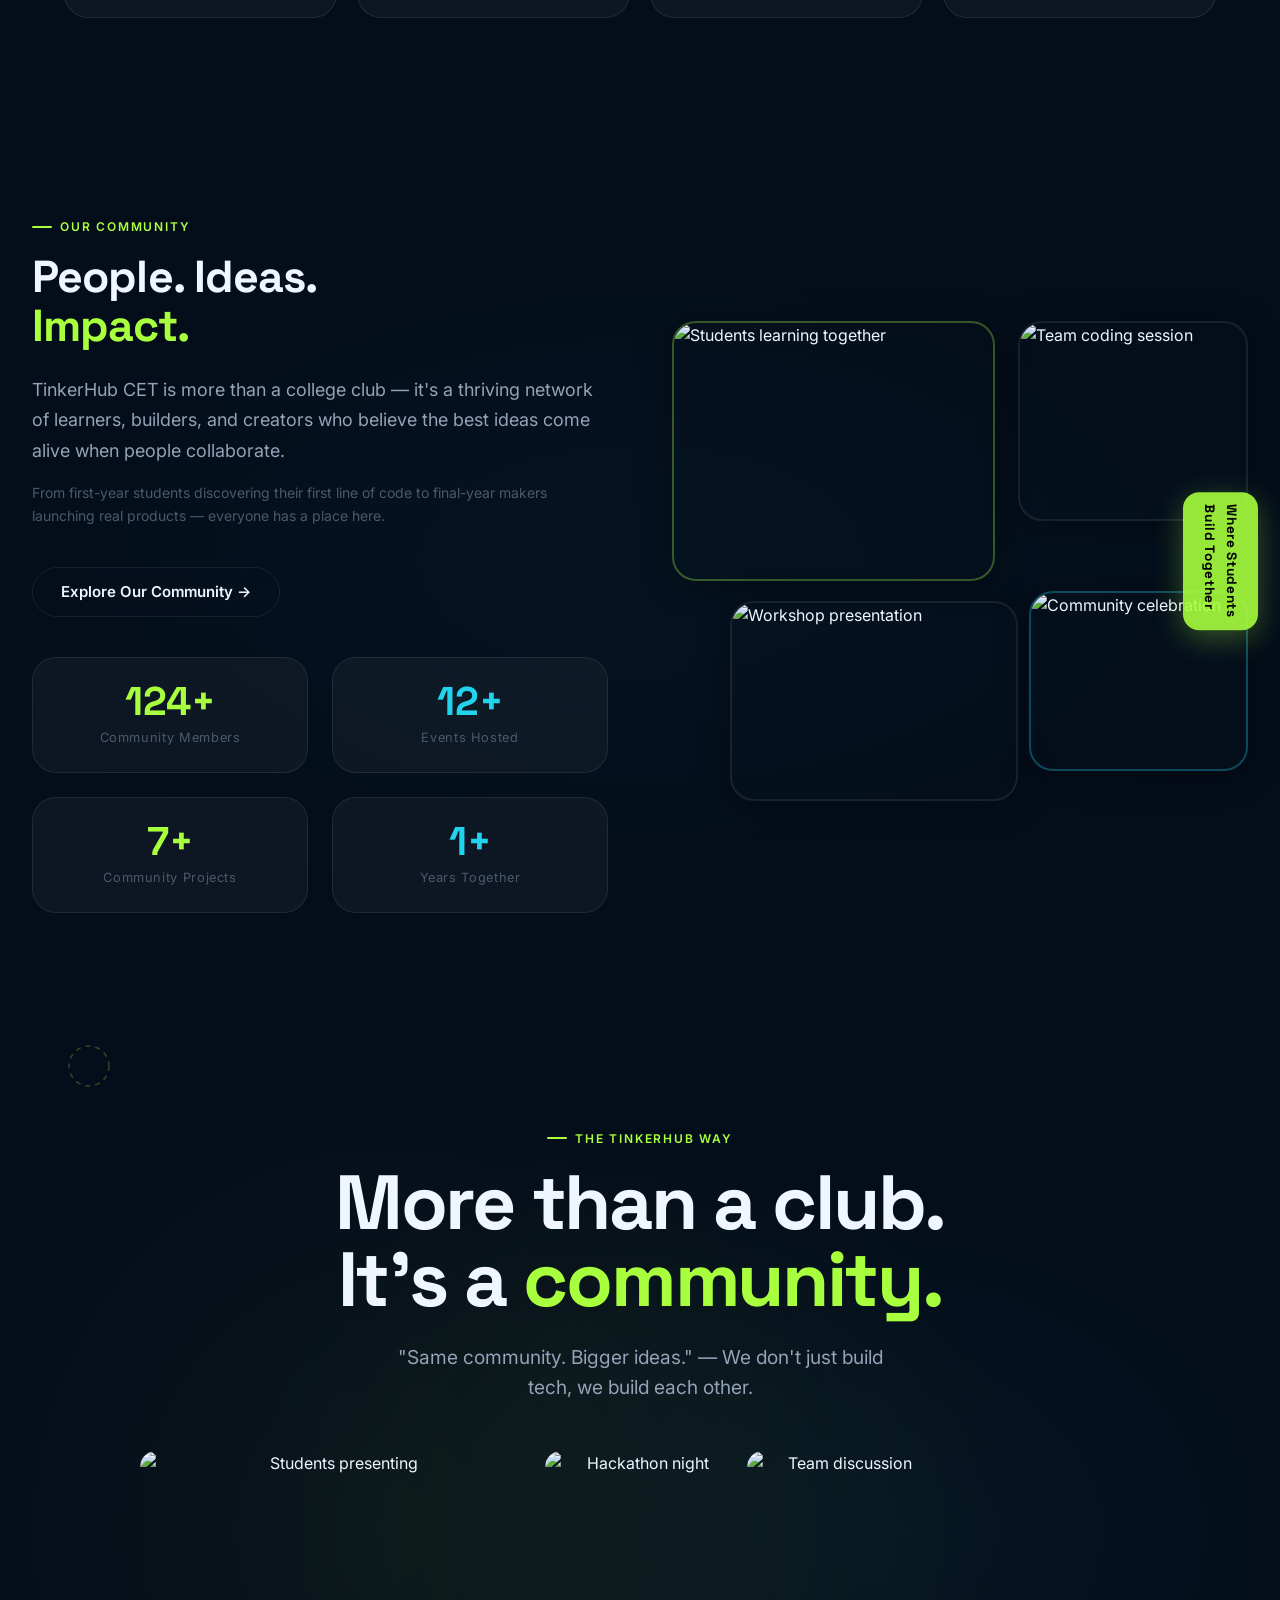
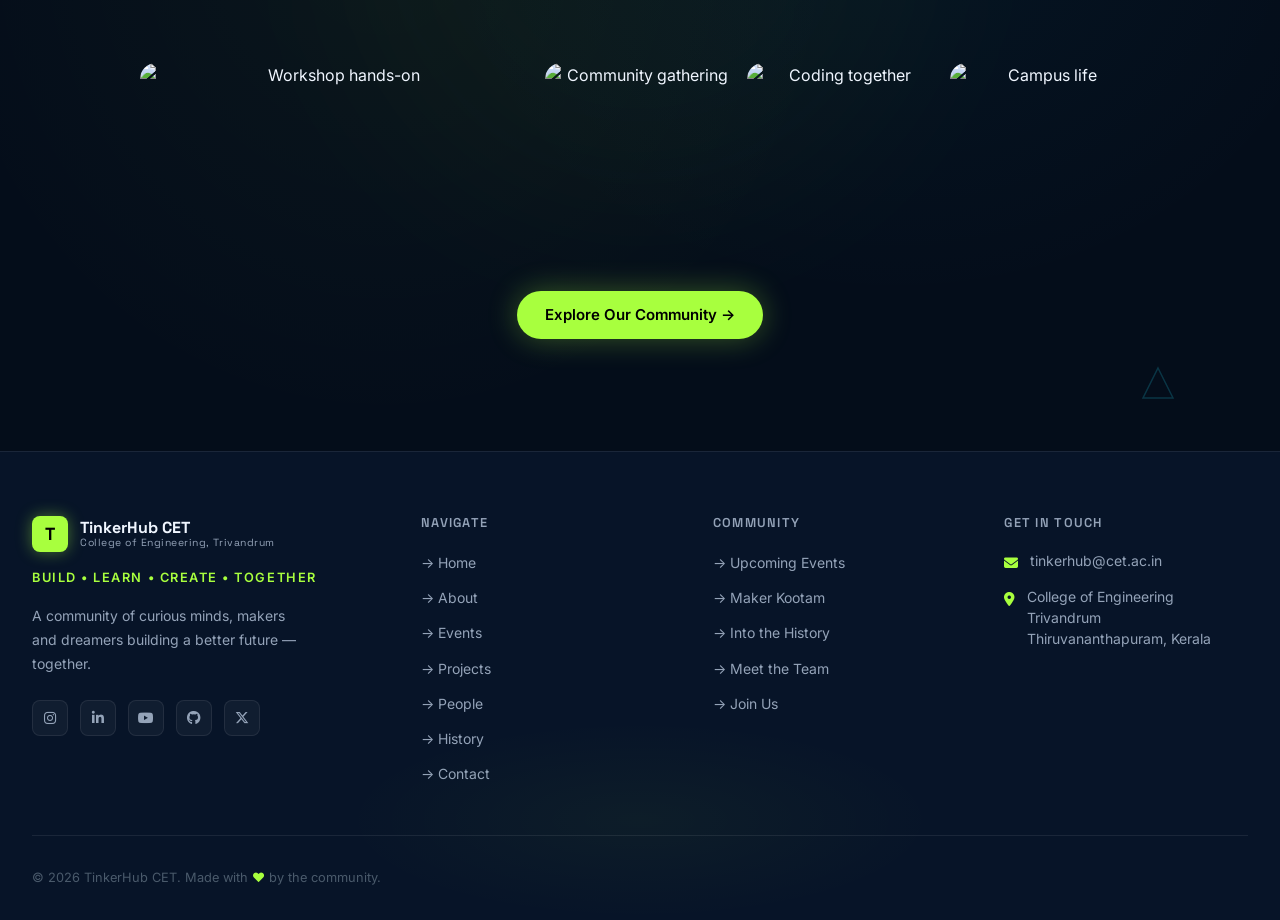
==== commit b103c146: "fix: remove unused tinker mode footer easter egg and toast popup" ====
--- a/index.html
+++ b/index.html
@@ -462,17 +462,9 @@
 
     <div class="footer-bottom">
       <p>© 2026 TinkerHub CET. Made with <span>♥</span> by the community.</p>
-      <p id="easterEgg" class="footer-easter" title="Click for a surprise ✨">✦ Tinker Mode</p>
     </div>
   </div>
 </footer>
-
-<!-- Easter egg toast -->
-<div class="easter-toast" id="easterToast">
-  🔧 You found the Tinker Mode!<br/>
-  <strong>Keep building. Keep learning.</strong><br/>
-  The best ideas start right here. ✨
-</div>
 
 <!-- Back to top button -->
 <button class="back-to-top" id="backToTop" aria-label="Back to top">
--- a/css/footer.css
+++ b/css/footer.css
@@ -164,40 +164,6 @@
   color: var(--accent-green);
 }
 
-.footer-easter {
-  font-size: 0.75rem;
-  color: var(--text-muted);
-  cursor: pointer;
-  transition: var(--transition);
-}
-
-.footer-easter:hover {
-  color: var(--accent-green);
-}
-
-/* Easter egg toast */
-.easter-toast {
-  position: fixed;
-  bottom: 2rem;
-  left: 50%;
-  transform: translateX(-50%) translateY(100px);
-  background: rgba(7, 20, 40, 0.95);
-  border: 1px solid var(--accent-green);
-  border-radius: var(--radius-md);
-  padding: 1rem 1.5rem;
-  color: var(--accent-green);
-  font-size: 0.875rem;
-  z-index: 9998;
-  transition: transform 0.4s cubic-bezier(0.4, 0, 0.2, 1);
-  backdrop-filter: blur(20px);
-  text-align: center;
-  max-width: 320px;
-  box-shadow: 0 0 30px rgba(168, 255, 62, 0.2);
-}
-
-.easter-toast.show {
-  transform: translateX(-50%) translateY(0);
-}
 
 /* ============================================================
    RESPONSIVE
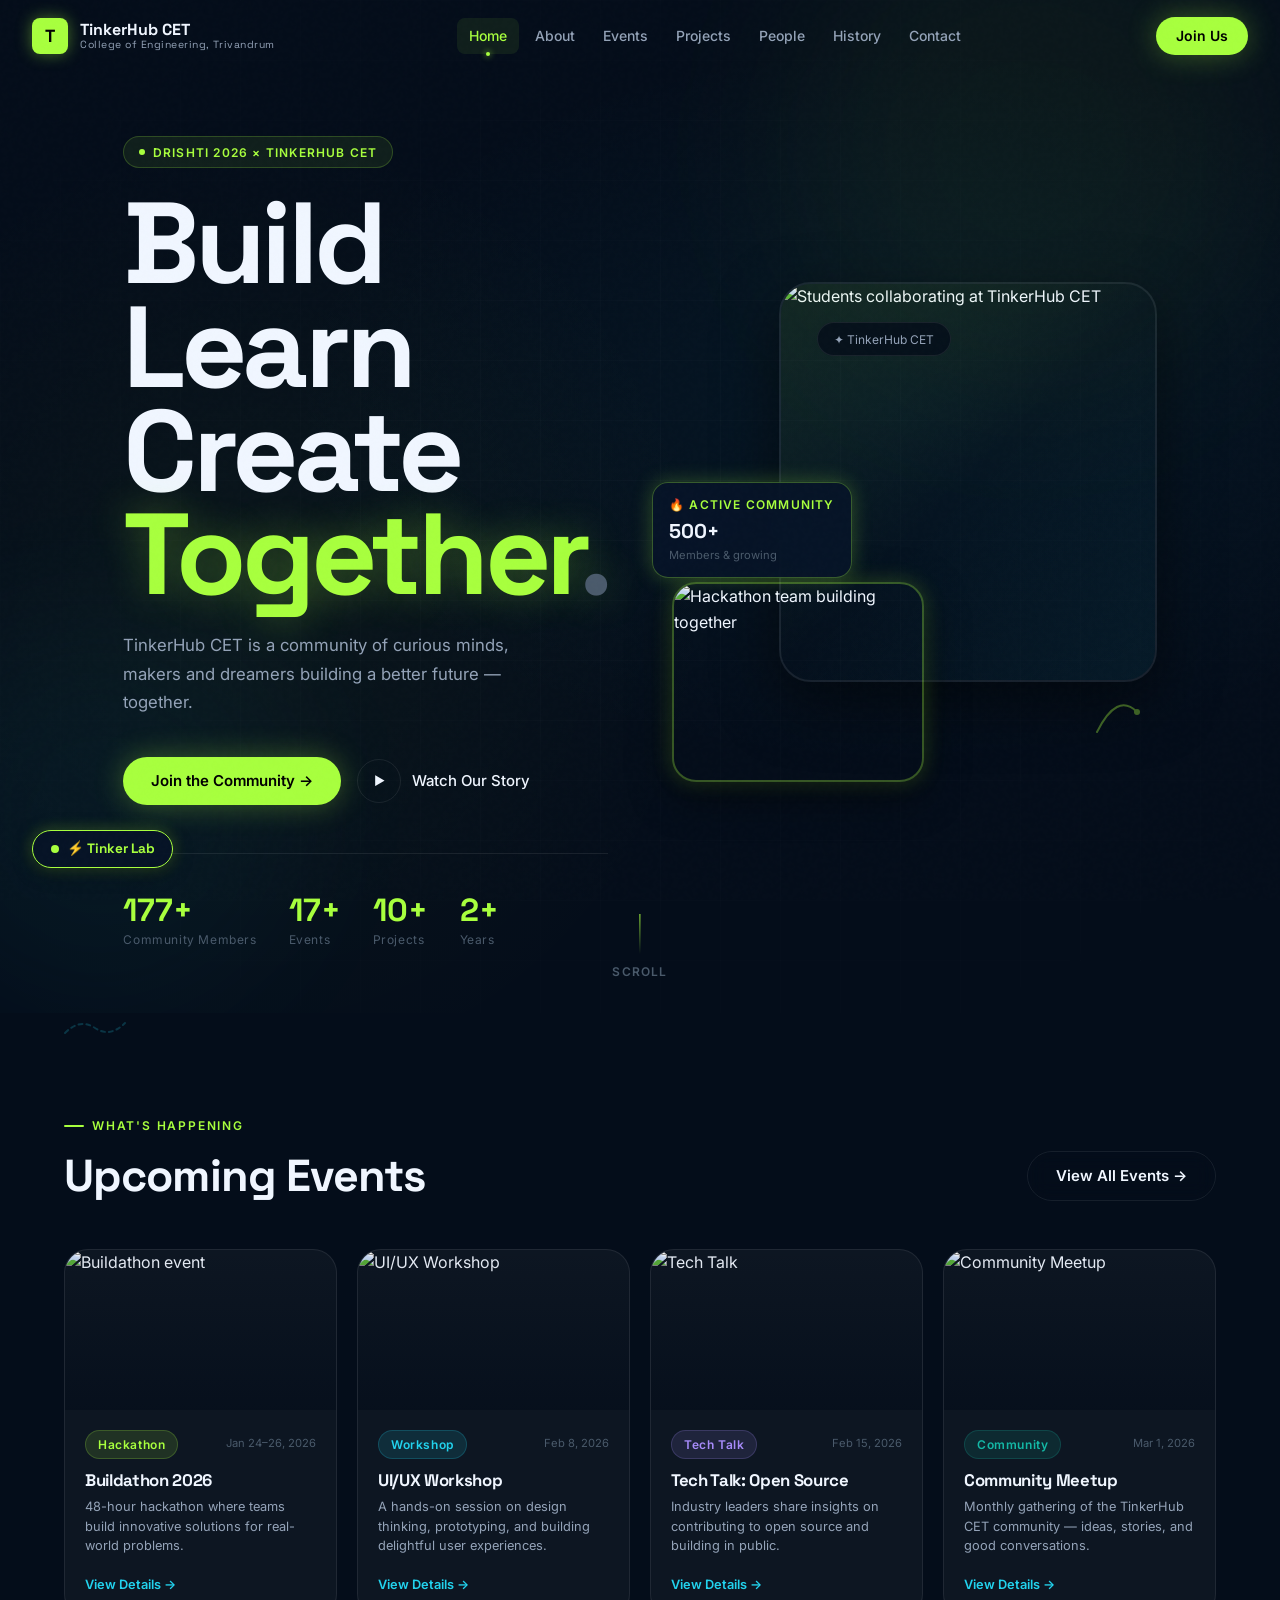
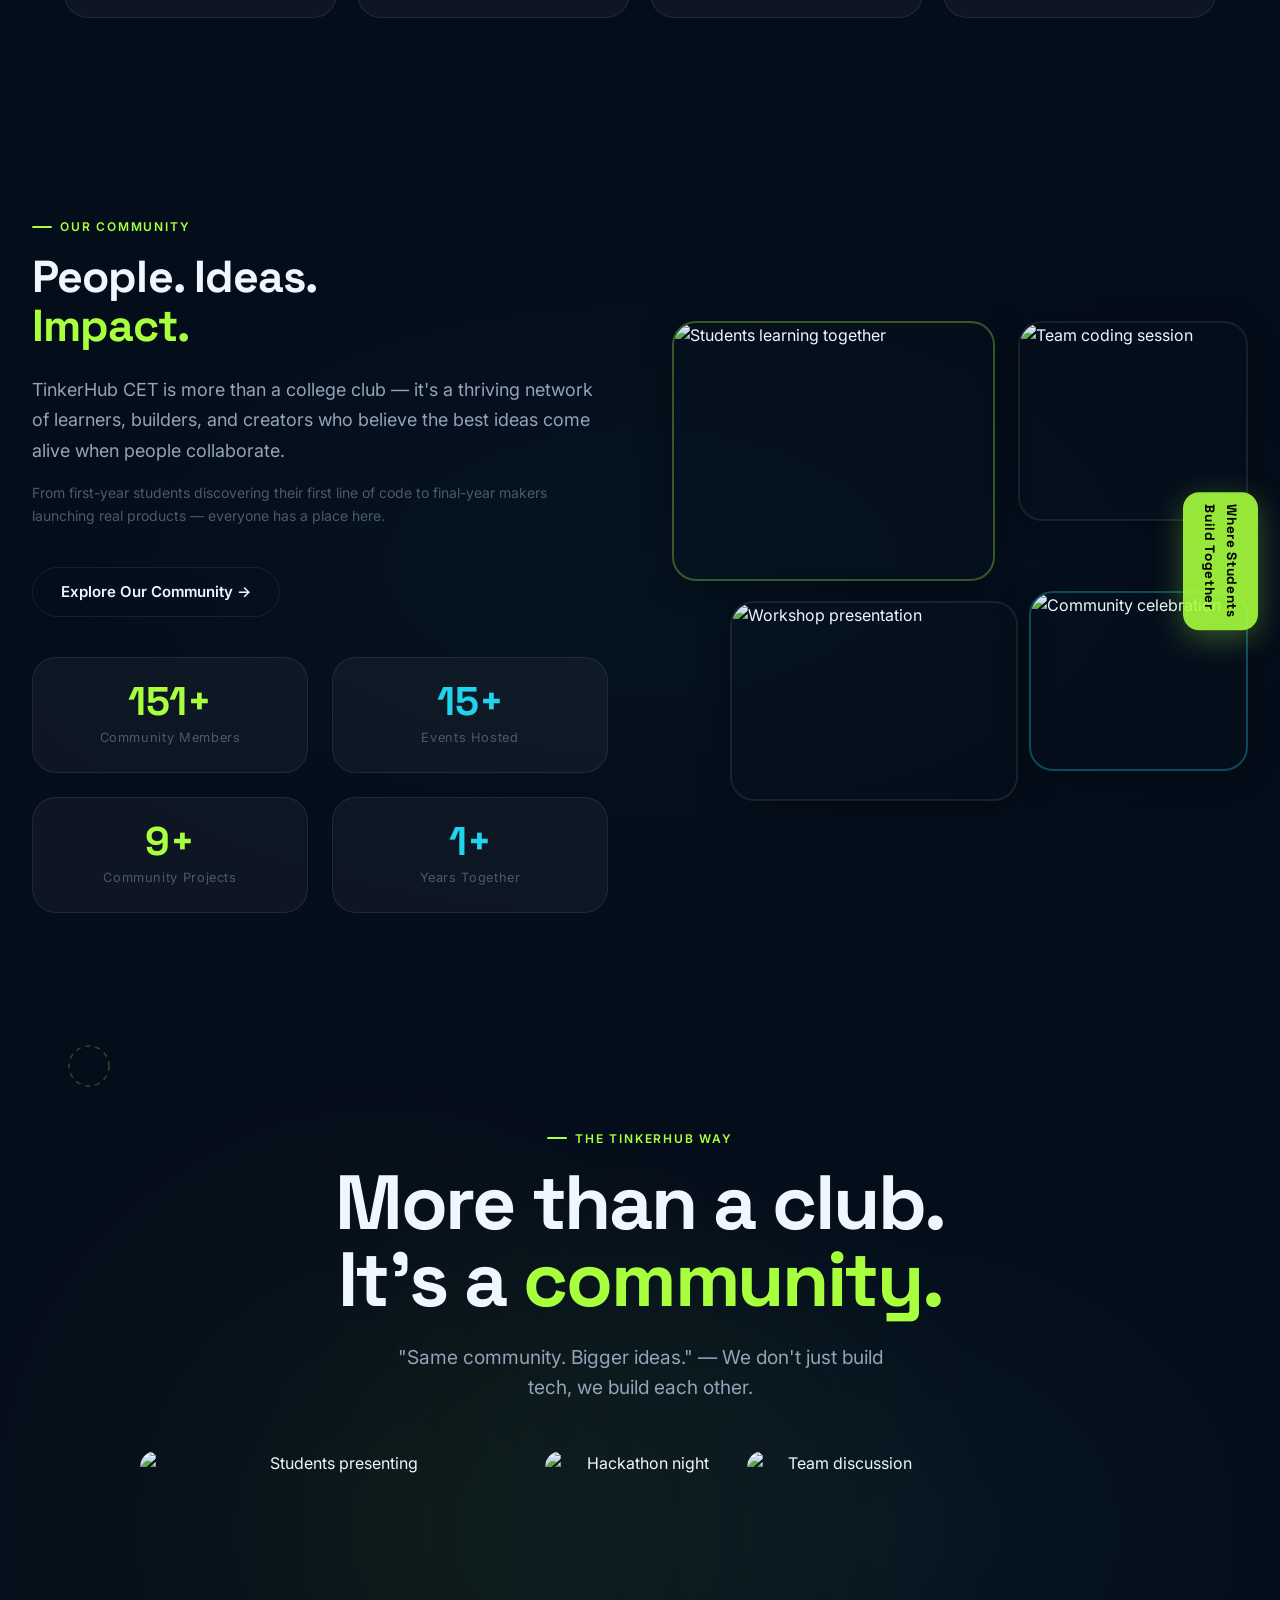
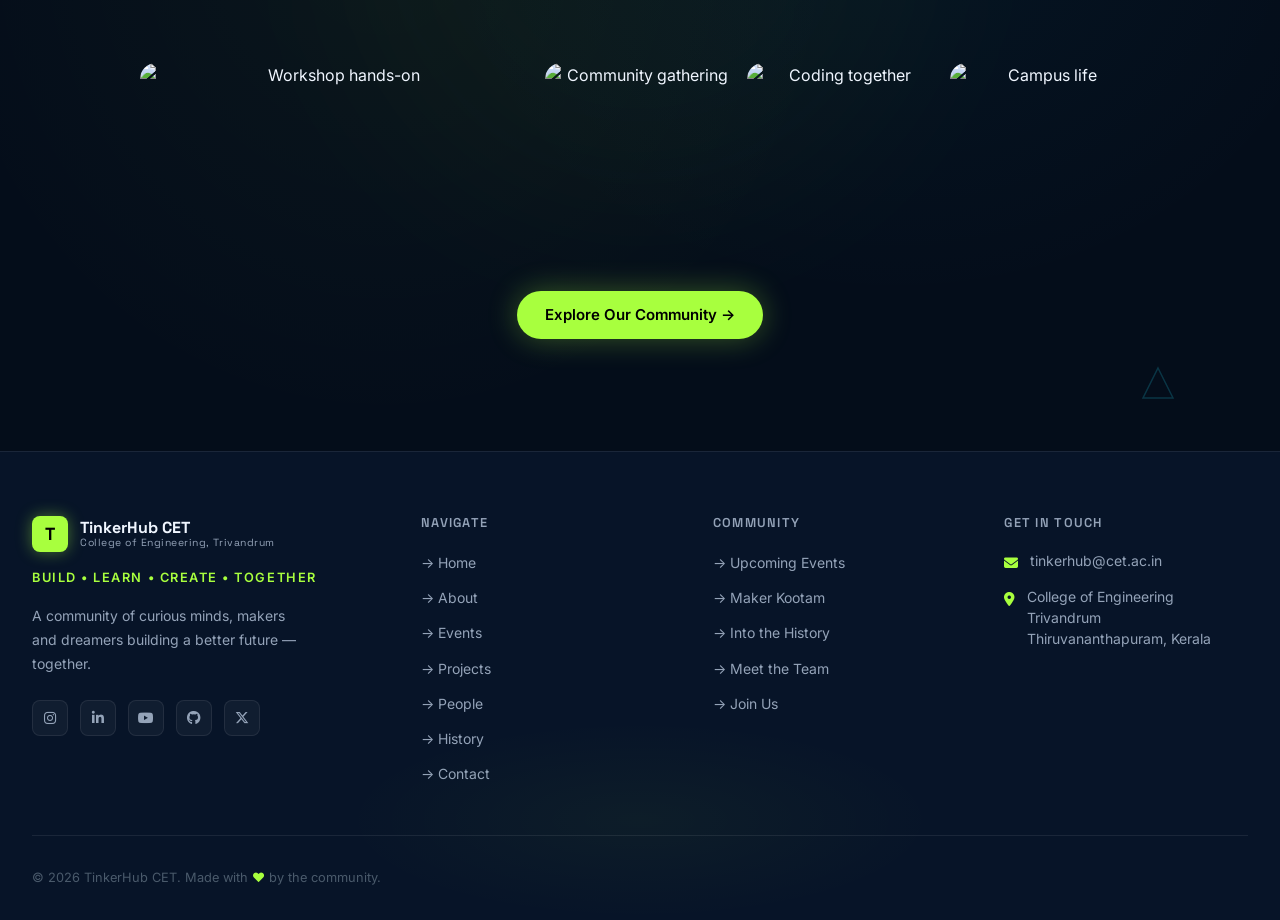
==== commit 8ef5175c: "fix(nav): remove cmd-k quick find button from navbar for clean header" ====
--- a/index.html
+++ b/index.html
@@ -48,9 +48,6 @@
     </ul>
 
     <div class="nav-right">
-      <button class="cmd-k-trigger" id="cmdKTrigger" aria-label="Open command palette">
-        <kbd>⌘K</kbd> <span>Quick Find</span>
-      </button>
       <a href="contact.html" class="btn btn-primary btn-sm">Join Us</a>
       <button class="hamburger" id="hamburger" aria-label="Open menu">
         <span></span><span></span><span></span>
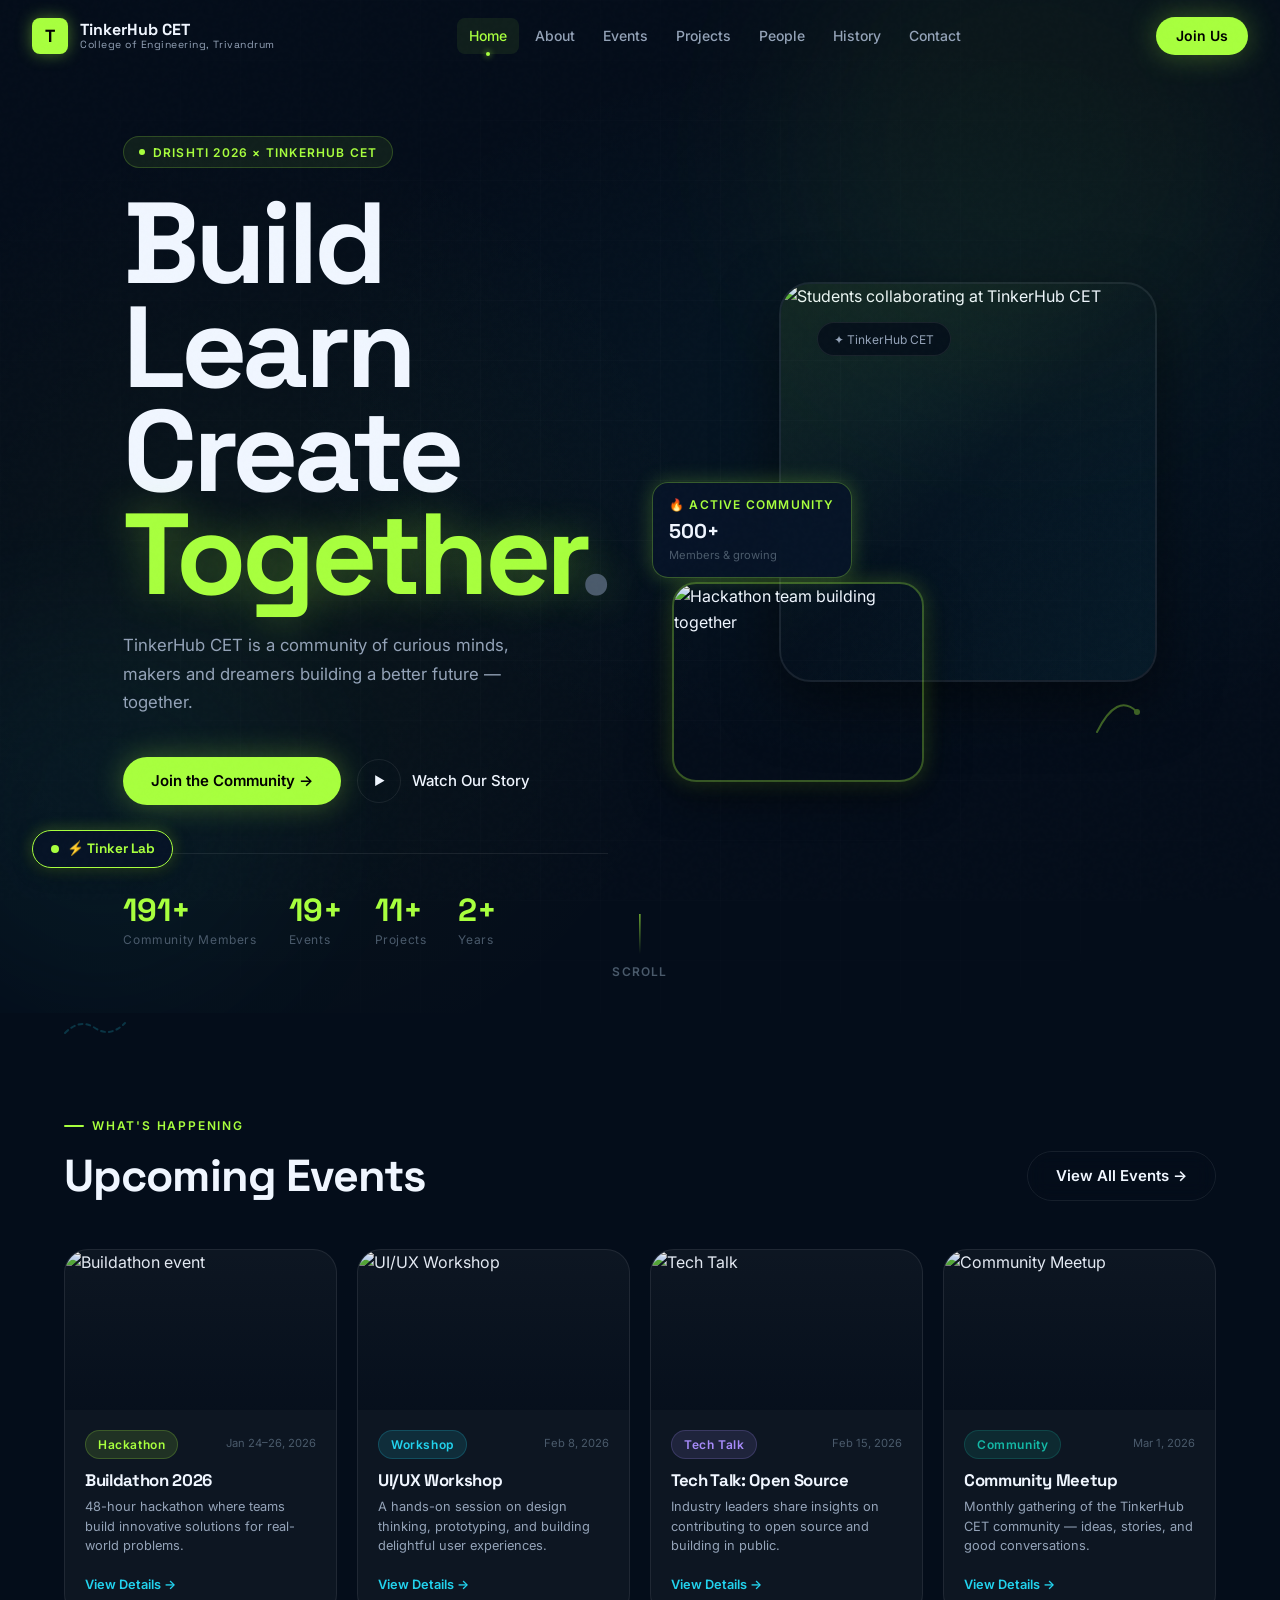
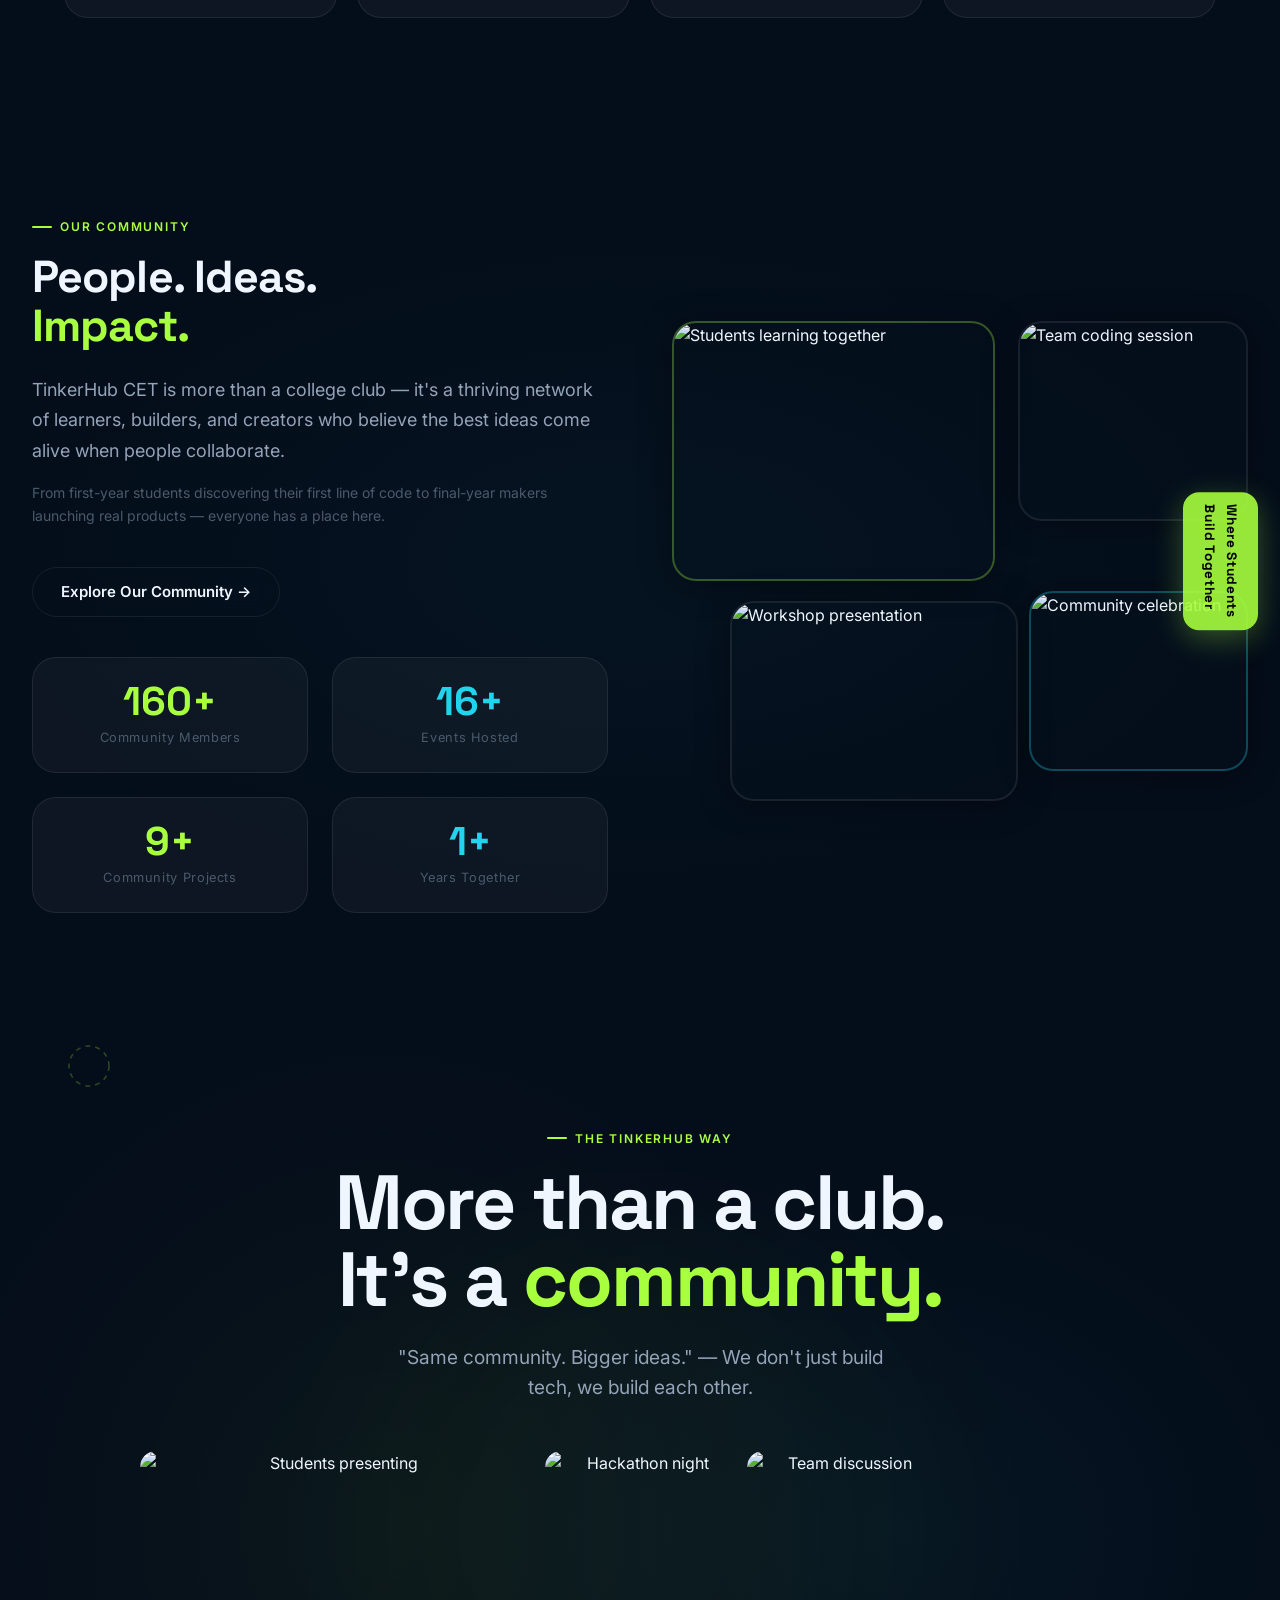
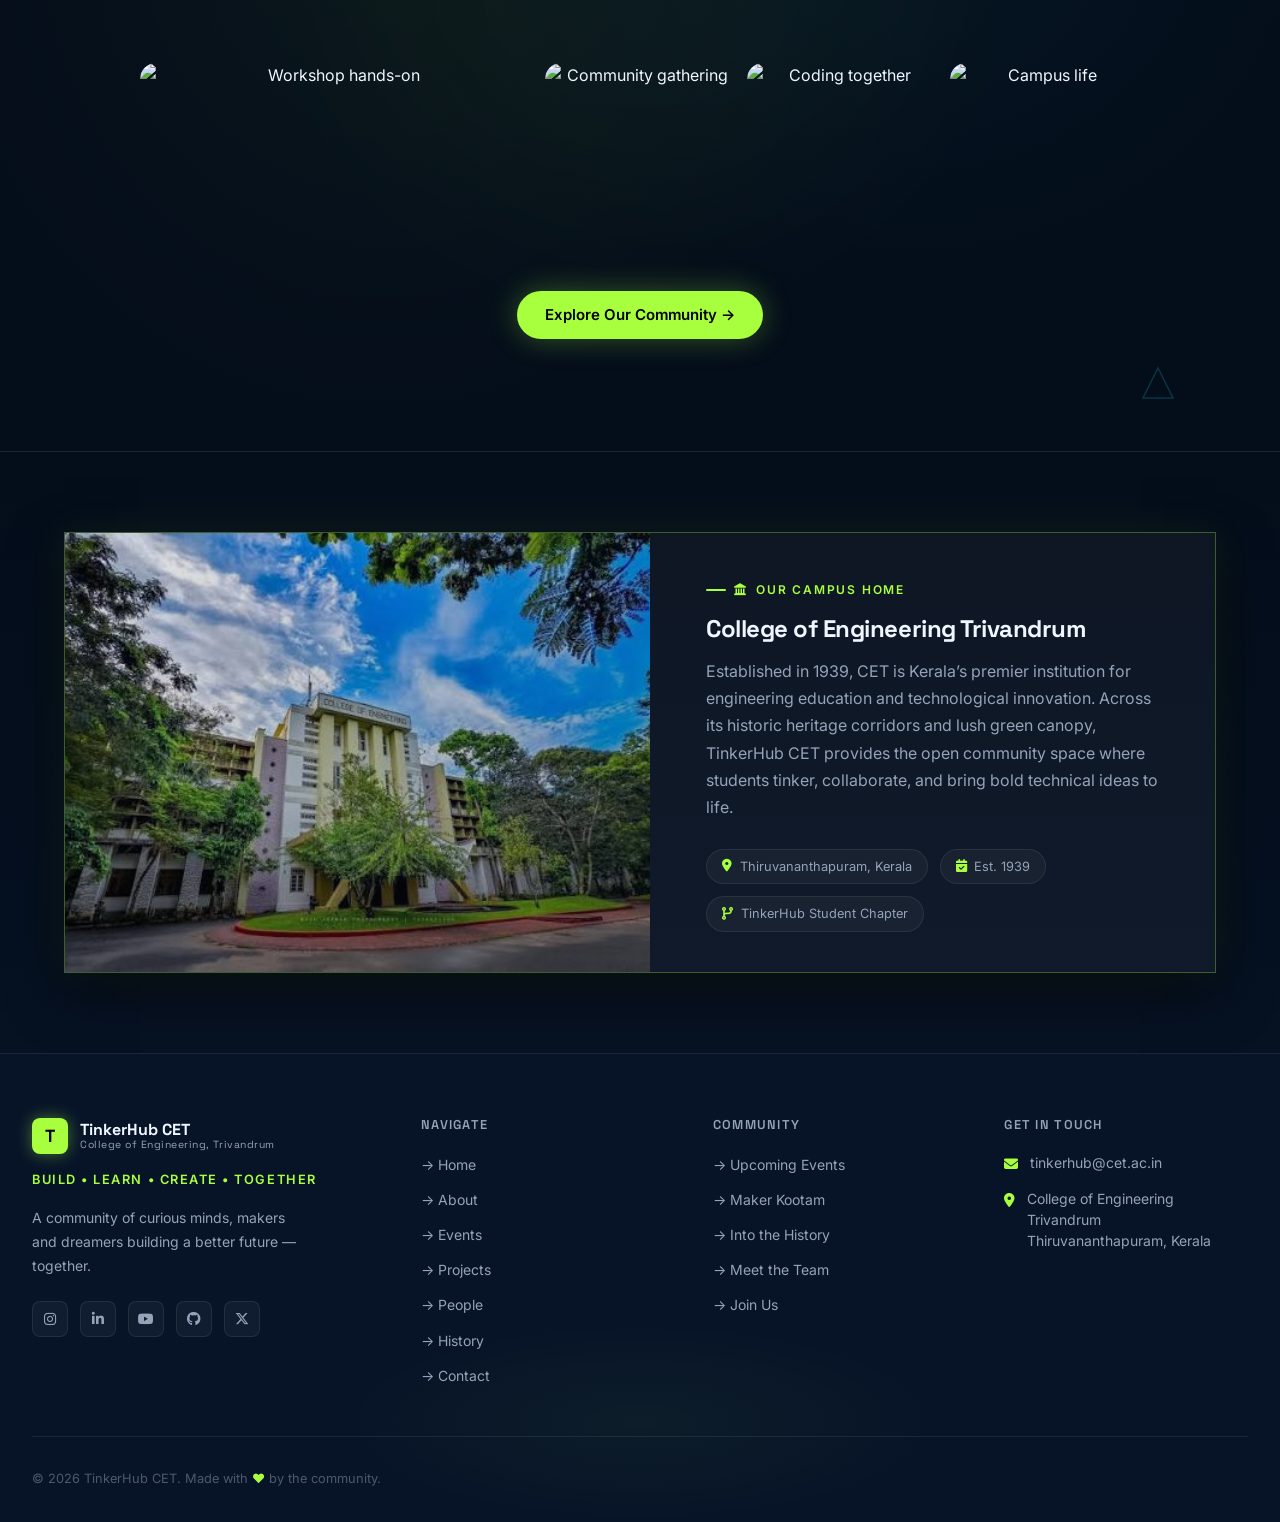
==== commit 875d7a2d: "feat(campus): integrate authentic CET campus heritage building photo across landing showcase, contac" ====
--- a/index.html
+++ b/index.html
@@ -387,6 +387,33 @@
 </section>
 
 <!-- ╔═══════════════════════════════════╗
+     ║         OUR CAMPUS HOME           ║
+     ╚═══════════════════════════════════╝ -->
+<section class="campus-showcase-section">
+  <div class="container">
+    <div class="campus-showcase-card reveal">
+      <div class="campus-showcase-image">
+        <img src="images/cet-campus.png" alt="College of Engineering Trivandrum — Main Campus" />
+        <div class="campus-showcase-overlay"></div>
+      </div>
+      <div class="campus-showcase-content">
+        <div class="section-label"><i class="fas fa-landmark"></i> Our Campus Home</div>
+        <h2 class="display-sm" style="margin-bottom:1rem;">College of Engineering Trivandrum</h2>
+        <p class="body-md" style="color:var(--text-secondary);margin-bottom:1.5rem;line-height:1.7;">
+          Established in 1939, CET is Kerala’s premier institution for engineering education and technological innovation.
+          Across its historic heritage corridors and lush green canopy, TinkerHub CET provides the open community space where students tinker, collaborate, and bring bold technical ideas to life.
+        </p>
+        <div class="campus-showcase-meta">
+          <div class="campus-badge"><i class="fas fa-map-marker-alt"></i> Thiruvananthapuram, Kerala</div>
+          <div class="campus-badge"><i class="fas fa-calendar-check"></i> Est. 1939</div>
+          <div class="campus-badge"><i class="fas fa-code-branch"></i> TinkerHub Student Chapter</div>
+        </div>
+      </div>
+    </div>
+  </div>
+</section>
+
+<!-- ╔═══════════════════════════════════╗
      ║           FOOTER                 ║
      ╚═══════════════════════════════════╝ -->
 <footer class="footer">
--- a/css/home.css
+++ b/css/home.css
@@ -561,6 +561,75 @@
 .club-photo:nth-child(4) { grid-column: span 2; }
 
 /* ============================================================
+   CAMPUS SHOWCASE — College of Engineering Trivandrum
+   ============================================================ */
+.campus-showcase-section {
+  padding: 5rem 2rem;
+  position: relative;
+  background: linear-gradient(180deg, var(--bg-primary) 0%, #061122 100%);
+  border-top: 1px solid var(--border);
+}
+.campus-showcase-card {
+  display: grid;
+  grid-template-columns: 1.15fr 1fr;
+  gap: 3.5rem;
+  align-items: center;
+  background: var(--bg-card);
+  border: 1.5px solid var(--border-accent);
+  border-radius: var(--radius-2xl);
+  overflow: hidden;
+  box-shadow: 0 20px 50px rgba(0, 0, 0, 0.5), 0 0 35px rgba(168, 255, 62, 0.08);
+  transition: var(--transition);
+}
+.campus-showcase-card:hover {
+  border-color: var(--accent-green);
+  box-shadow: 0 25px 60px rgba(0, 0, 0, 0.6), 0 0 45px rgba(168, 255, 62, 0.18);
+}
+.campus-showcase-image {
+  position: relative;
+  height: 100%;
+  min-height: 360px;
+  overflow: hidden;
+}
+.campus-showcase-image img {
+  width: 100%;
+  height: 100%;
+  object-fit: cover;
+  transition: transform 0.6s cubic-bezier(0.16, 1, 0.3, 1);
+}
+.campus-showcase-card:hover .campus-showcase-image img {
+  transform: scale(1.05);
+}
+.campus-showcase-overlay {
+  position: absolute;
+  inset: 0;
+  background: linear-gradient(135deg, rgba(4, 13, 26, 0.1) 0%, rgba(4, 13, 26, 0.35) 100%);
+}
+.campus-showcase-content {
+  padding: 2.5rem 3rem 2.5rem 0;
+}
+.campus-showcase-meta {
+  display: flex;
+  flex-wrap: wrap;
+  gap: 0.75rem;
+  margin-top: 1.75rem;
+}
+.campus-badge {
+  display: inline-flex;
+  align-items: center;
+  gap: 0.45rem;
+  background: rgba(255, 255, 255, 0.04);
+  border: 1px solid var(--border);
+  border-radius: 100px;
+  padding: 0.4rem 0.95rem;
+  font-size: 0.8rem;
+  color: var(--text-secondary);
+}
+.campus-badge i {
+  color: var(--accent-green);
+}
+
+/* ============================================================
    RESPONSIVE
    ============================================================ */
 @media (max-width: 1024px) {
@@ -572,6 +641,9 @@
   .club-photos { grid-template-columns: repeat(3, 1fr); grid-template-rows: auto; }
   .club-photo:nth-child(1),
   .club-photo:nth-child(4) { grid-column: span 1; }
+  .campus-showcase-card { grid-template-columns: 1fr; gap: 0; }
+  .campus-showcase-image { min-height: 300px; }
+  .campus-showcase-content { padding: 2rem 2.5rem; }
 }
 
 @media (max-width: 768px) {
@@ -580,9 +652,11 @@
   .community-stats { grid-template-columns: 1fr 1fr; }
   .events-strip .section-header { flex-direction: column; align-items: flex-start; gap: 1rem; }
   .club-photos { grid-template-columns: 1fr 1fr; }
+  .campus-showcase-content { padding: 1.75rem; }
 }
 
 @media (max-width: 480px) {
   .hero-cta { flex-direction: column; align-items: flex-start; }
   .hero-stats { gap: 1.5rem; }
-}
+  .campus-showcase-image { min-height: 230px; }
+}
--- a/css/creative.css
+++ b/css/creative.css
@@ -230,7 +230,7 @@
 
 .game-modal-box {
   width: 100%;
-  max-width: 520px;
+  max-width: 560px;
   background: #061120;
   border: 2px solid var(--accent-green);
   border-radius: var(--radius-xl);
@@ -252,28 +252,61 @@
   display: flex;
   align-items: center;
   justify-content: space-between;
-  margin-bottom: 1rem;
+  margin-bottom: 0.85rem;
   position: relative;
   z-index: 1;
 }
 .game-title {
   font-family: var(--font-heading);
-  font-size: 1.25rem;
+  font-size: 1.2rem;
   color: var(--accent-green);
   display: flex;
   align-items: center;
   gap: 0.5rem;
 }
+.game-tabs {
+  display: flex;
+  flex-wrap: wrap;
+  justify-content: center;
+  gap: 0.4rem;
+  margin-bottom: 0.85rem;
+  position: relative;
+  z-index: 1;
+}
+.game-tab {
+  background: rgba(255, 255, 255, 0.05);
+  border: 1px solid var(--border);
+  border-radius: 100px;
+  color: var(--text-secondary);
+  padding: 0.3rem 0.75rem;
+  font-size: 0.75rem;
+  font-family: var(--font-heading);
+  cursor: pointer;
+  transition: var(--transition);
+  white-space: nowrap;
+}
+.game-tab:hover {
+  color: var(--text-primary);
+  border-color: var(--border-accent);
+}
+.game-tab.active {
+  background: var(--accent-green);
+  color: #000;
+  font-weight: 700;
+  border-color: var(--accent-green);
+  box-shadow: 0 0 15px rgba(168, 255, 62, 0.4);
+}
+
 .game-hud {
   display: flex;
   justify-content: space-around;
   background: rgba(255, 255, 255, 0.03);
   border: 1px solid var(--border);
   border-radius: var(--radius-sm);
-  padding: 0.5rem 1rem;
-  margin-bottom: 1rem;
+  padding: 0.45rem 0.85rem;
+  margin-bottom: 0.85rem;
   font-family: monospace;
-  font-size: 0.85rem;
+  font-size: 0.82rem;
   color: var(--text-secondary);
   position: relative;
   z-index: 1;
@@ -290,8 +323,77 @@
   position: relative;
   z-index: 1;
 }
+
+/* Mobile Virtual D-Pad & Controls */
+.virtual-controls-row {
+  display: flex;
+  align-items: center;
+  justify-content: center;
+  gap: 1rem;
+  margin: 0.75rem auto 0;
+  position: relative;
+  z-index: 1;
+}
+.dpad-container {
+  display: grid;
+  grid-template-columns: repeat(3, 40px);
+  grid-template-rows: repeat(2, 36px);
+  gap: 6px;
+  justify-content: center;
+}
+.dpad-btn {
+  background: rgba(255, 255, 255, 0.06);
+  border: 1px solid var(--border);
+  border-radius: 8px;
+  color: var(--text-primary);
+  display: flex;
+  align-items: center;
+  justify-content: center;
+  font-size: 0.9rem;
+  cursor: pointer;
+  user-select: none;
+  -webkit-user-select: none;
+  touch-action: manipulation;
+  transition: background 0.15s ease, transform 0.15s ease;
+}
+.dpad-btn:active {
+  background: var(--accent-green);
+  color: #000;
+  transform: scale(0.92);
+}
+.dpad-up    { grid-column: 2; grid-row: 1; }
+.dpad-left  { grid-column: 1; grid-row: 2; }
+.dpad-down  { grid-column: 2; grid-row: 2; }
+.dpad-right { grid-column: 3; grid-row: 2; }
+
+.action-btn {
+  background: rgba(168, 255, 62, 0.12);
+  border: 1.5px solid var(--accent-green);
+  border-radius: 12px;
+  color: var(--accent-green);
+  font-family: var(--font-heading);
+  font-weight: 700;
+  font-size: 0.82rem;
+  padding: 0 1.1rem;
+  height: 78px;
+  display: flex;
+  align-items: center;
+  justify-content: center;
+  cursor: pointer;
+  user-select: none;
+  -webkit-user-select: none;
+  touch-action: manipulation;
+  transition: all 0.15s ease;
+}
+.action-btn:active {
+  background: var(--accent-green);
+  color: #000;
+  transform: scale(0.94);
+  box-shadow: 0 0 20px rgba(168, 255, 62, 0.5);
+}
+
 .game-controls {
-  margin-top: 1rem;
+  margin-top: 0.75rem;
   display: flex;
   gap: 0.5rem;
   justify-content: center;
